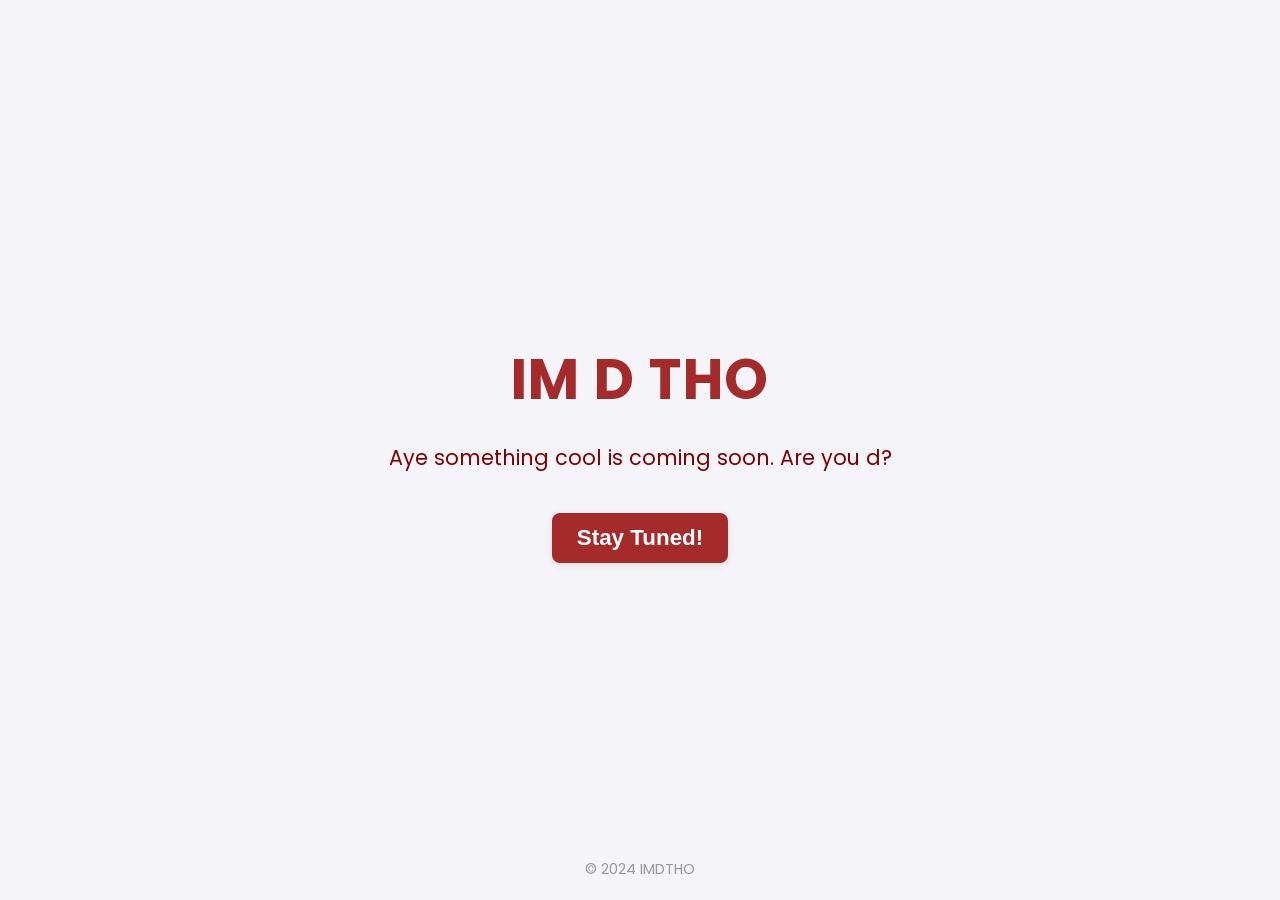
==== index.html @ 7c8b2ce3 "Im So D" ====
<!DOCTYPE html>
<html lang="en">
<head>
    <meta charset="UTF-8">
    <meta name="viewport" content="width=device-width, initial-scale=1.0">
    <meta http-equiv="X-UA-Compatible" content="ie=edge">
    <title>imdtho - Coming Soon</title>
    <link href="https://fonts.googleapis.com/css2?family=Poppins:wght@400;600&display=swap" rel="stylesheet">
    <style>
        * {
            margin: 0;
            padding: 0;
            box-sizing: border-box;
        }
        body {
            display: flex;
            justify-content: center;
            align-items: center;
            height: 100vh;
            background-color: #f4f4f9;
            font-family: 'Poppins', sans-serif;
        }
        .container {
            text-align: center;
            padding: 20px;
        }
        h1 {
            font-size: 3.5rem;
            color: #A52A2A; /* Maroon/Cardinal Red */
            margin-bottom: 20px;
            letter-spacing: 1.5px;
        }
        p {
            font-size: 1.3rem;
            color: #800000; /* Dark Maroon */
            margin-bottom: 40px;
        }
        .coming-soon {
            font-size: 1.4rem;
            font-weight: 600;
            color: #fff;
            background-color: #A52A2A; /* Maroon/Cardinal Red */
            padding: 12px 25px;
            border-radius: 8px;
            cursor: pointer;
            border: none;
            transition: background-color 0.3s ease;
            box-shadow: 0 2px 10px rgba(0, 0, 0, 0.1);
        }
        .coming-soon:hover {
            background-color: #800000; /* Darker Maroon */
        }
        footer {
            position: absolute;
            bottom: 20px;
            font-size: 0.9rem;
            color: #999;
        }
    </style>
</head>
<body>
    <div class="container">
        <h1>IM D THO</h1>
        <p>Aye something cool is coming soon. Are you d?</p>
        <button class="coming-soon" onclick="location.reload()">Stay Tuned!</button>
    </div>
    <footer>
        &copy; 2024 IMDTHO
    </footer>
</body>
</html>
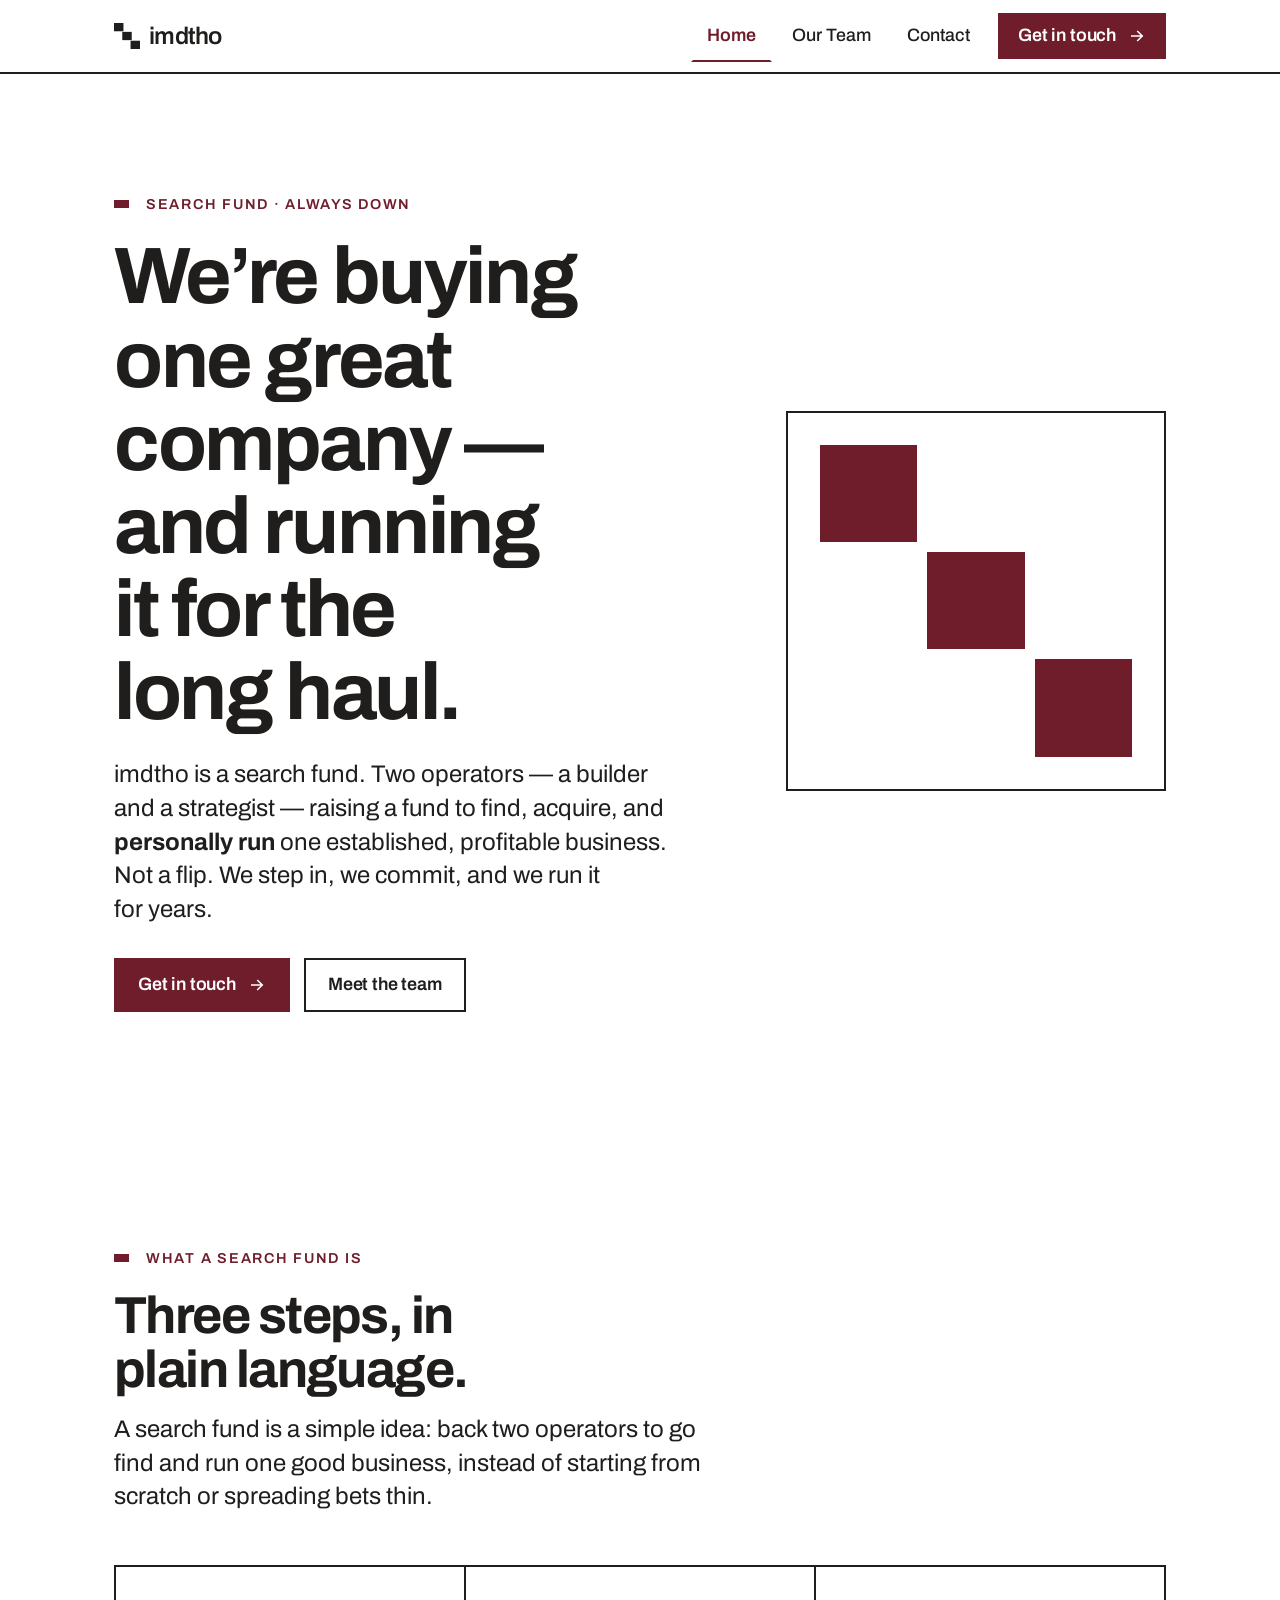
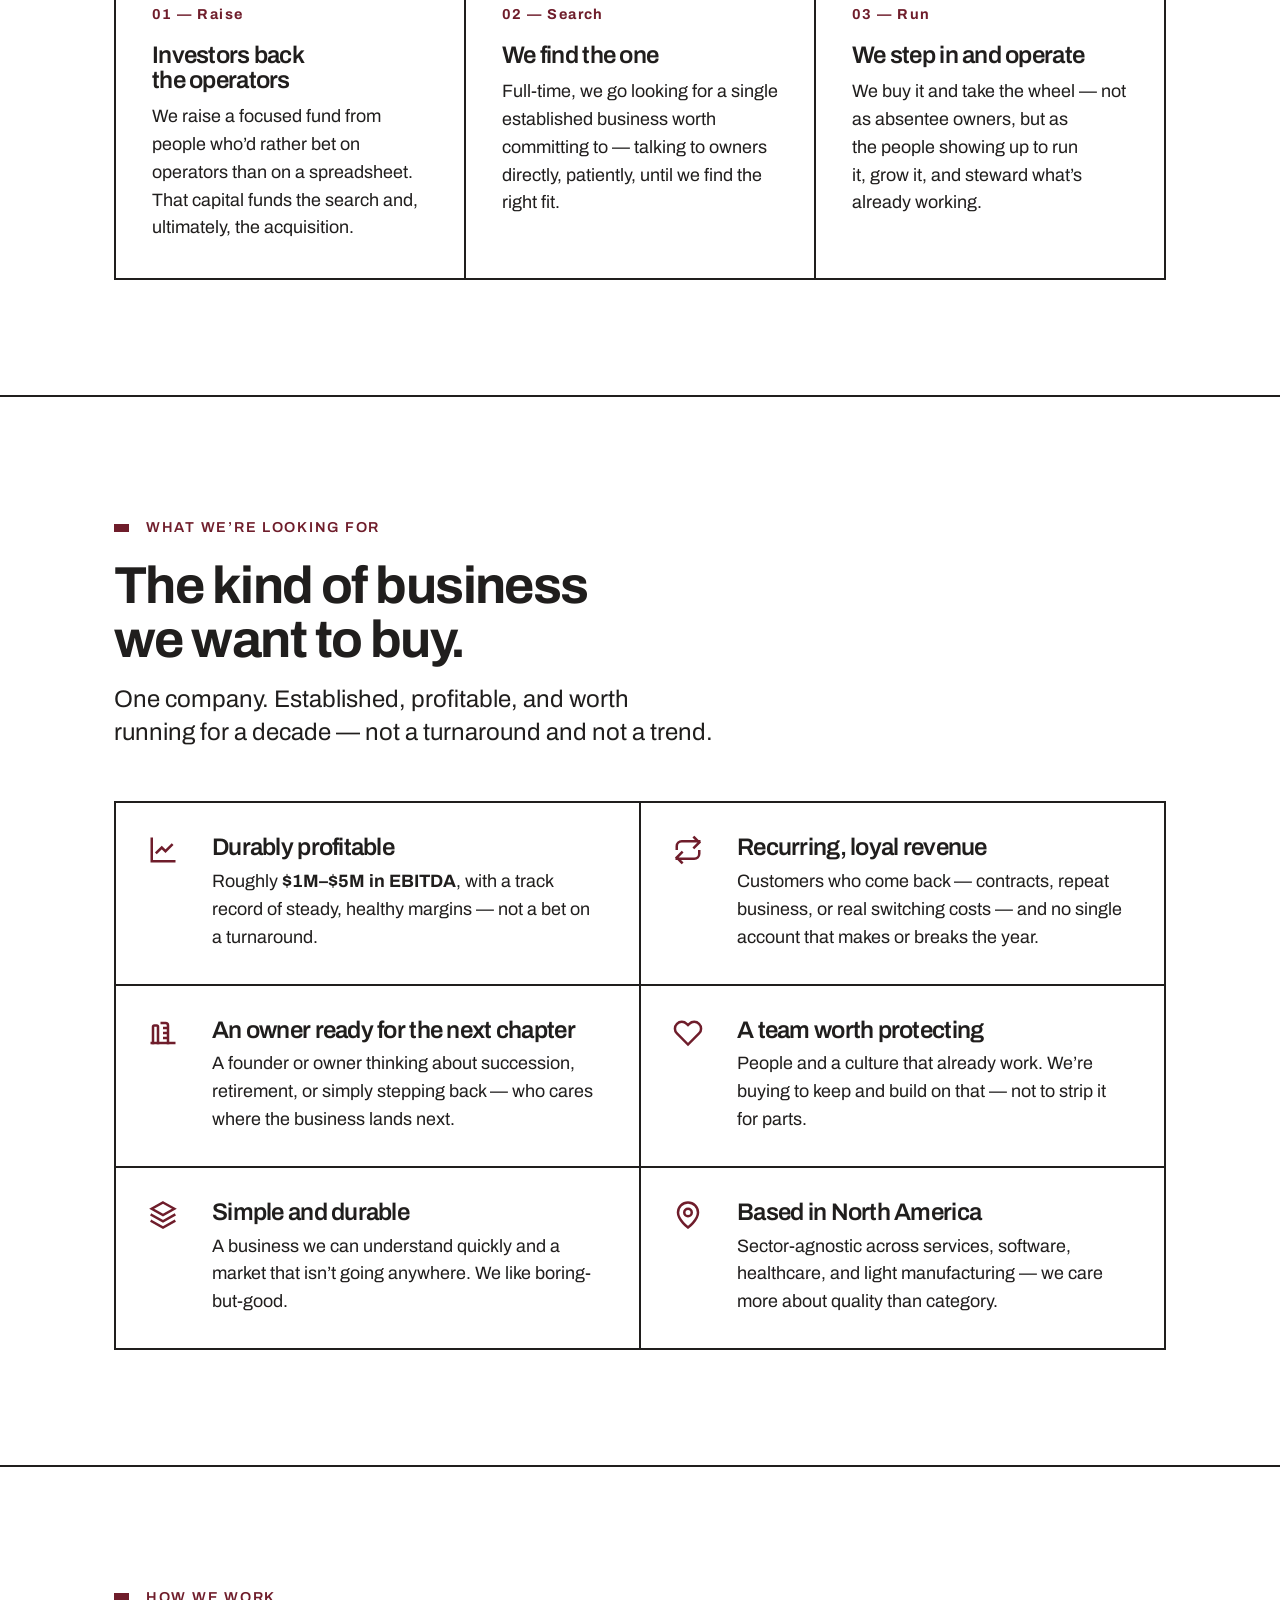
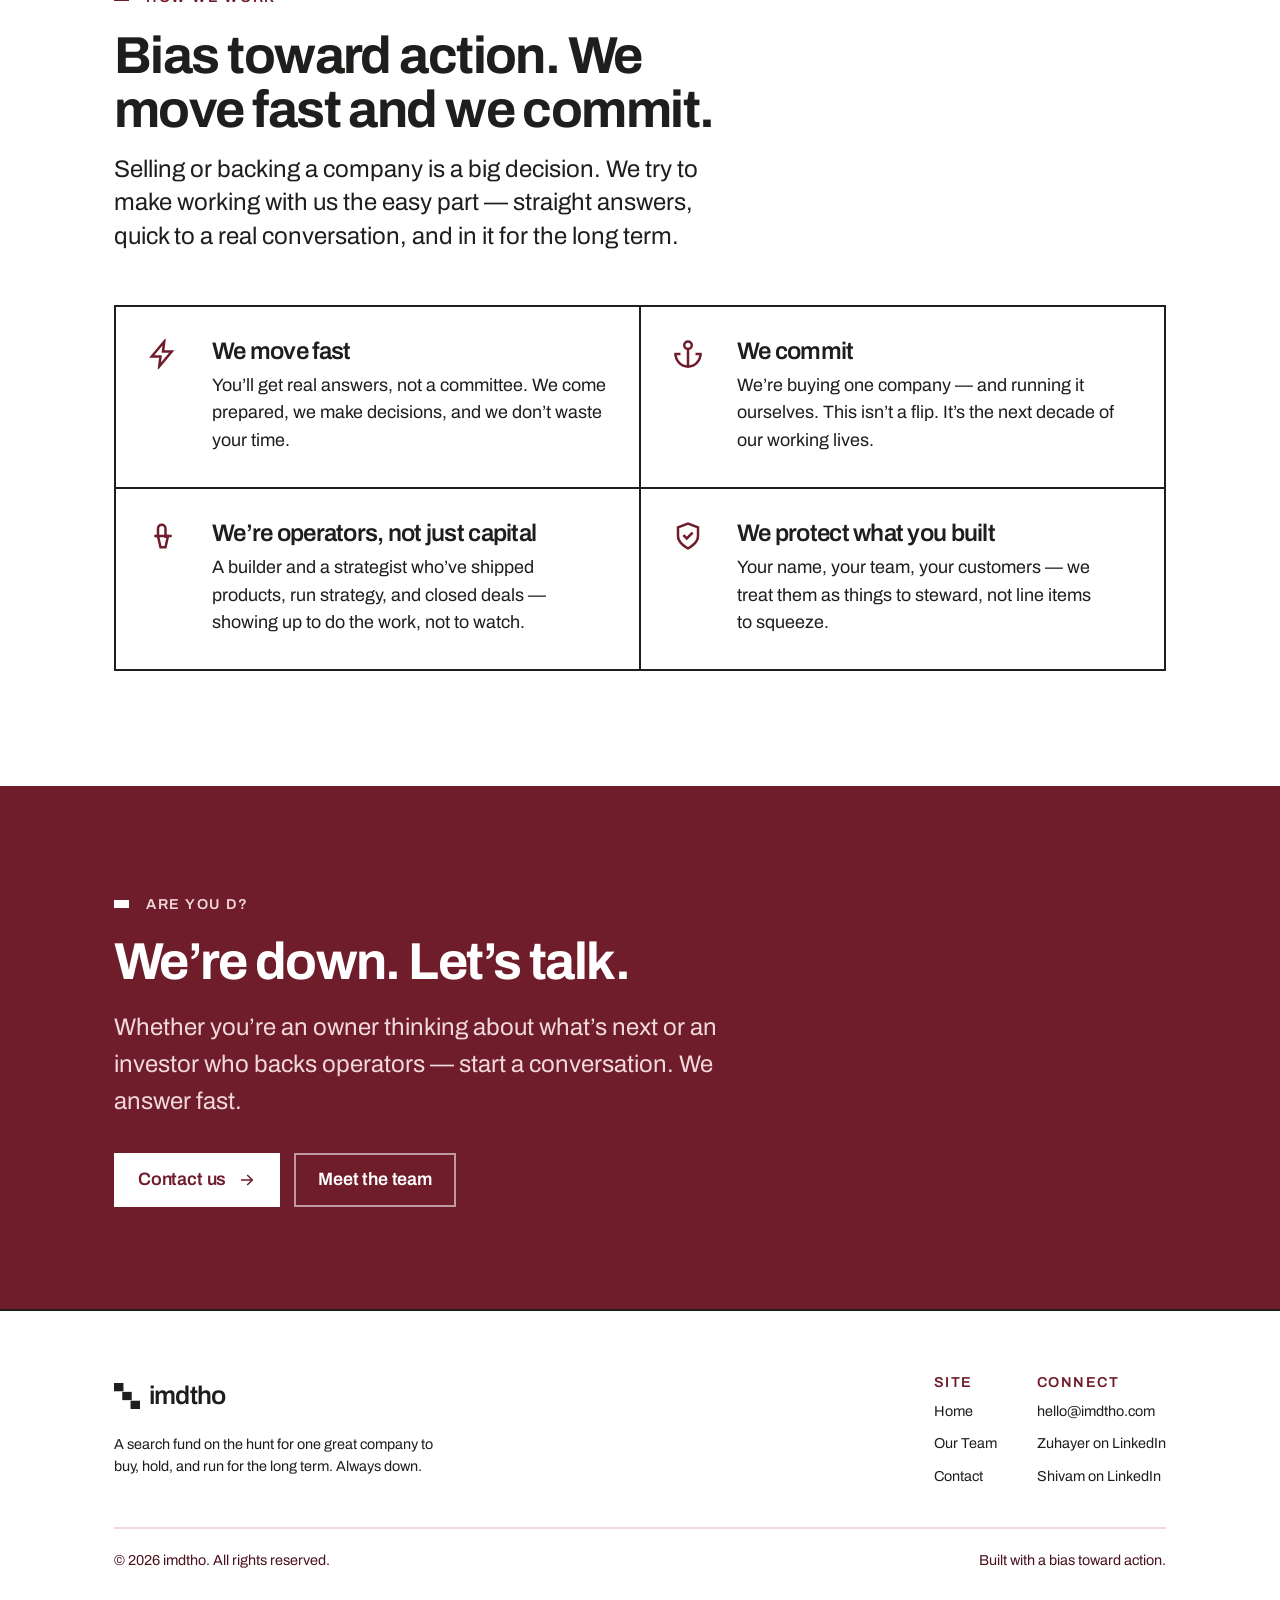
==== commit d45211c3: "Refactor shell into real imdtho search-fund website Replace the single "coming soon" shell with a 3-" ====
--- a/index.html
+++ b/index.html
@@ -1,71 +1,187 @@
 <!DOCTYPE html>
-<html lang="en">
+<html lang="en" data-year="2026">
 <head>
-    <meta charset="UTF-8">
-    <meta name="viewport" content="width=device-width, initial-scale=1.0">
-    <meta http-equiv="X-UA-Compatible" content="ie=edge">
-    <title>imdtho - Coming Soon</title>
-    <link href="https://fonts.googleapis.com/css2?family=Poppins:wght@400;600&display=swap" rel="stylesheet">
-    <style>
-        * {
-            margin: 0;
-            padding: 0;
-            box-sizing: border-box;
-        }
-        body {
-            display: flex;
-            justify-content: center;
-            align-items: center;
-            height: 100vh;
-            background-color: #f4f4f9;
-            font-family: 'Poppins', sans-serif;
-        }
-        .container {
-            text-align: center;
-            padding: 20px;
-        }
-        h1 {
-            font-size: 3.5rem;
-            color: #A52A2A; /* Maroon/Cardinal Red */
-            margin-bottom: 20px;
-            letter-spacing: 1.5px;
-        }
-        p {
-            font-size: 1.3rem;
-            color: #800000; /* Dark Maroon */
-            margin-bottom: 40px;
-        }
-        .coming-soon {
-            font-size: 1.4rem;
-            font-weight: 600;
-            color: #fff;
-            background-color: #A52A2A; /* Maroon/Cardinal Red */
-            padding: 12px 25px;
-            border-radius: 8px;
-            cursor: pointer;
-            border: none;
-            transition: background-color 0.3s ease;
-            box-shadow: 0 2px 10px rgba(0, 0, 0, 0.1);
-        }
-        .coming-soon:hover {
-            background-color: #800000; /* Darker Maroon */
-        }
-        footer {
-            position: absolute;
-            bottom: 20px;
-            font-size: 0.9rem;
-            color: #999;
-        }
-    </style>
+  <meta charset="UTF-8">
+  <meta name="viewport" content="width=device-width, initial-scale=1.0">
+  <title>imdtho — a search fund buying one great company</title>
+  <meta name="description" content="imdtho is a search fund. Two operators — a builder and a strategist — raising to find, acquire, and personally run one established, profitable business for the long term.">
+  <link rel="icon" href="assets/brand/favicon.svg" type="image/svg+xml">
+  <link rel="preconnect" href="https://fonts.googleapis.com">
+  <link rel="preconnect" href="https://fonts.gstatic.com" crossorigin>
+  <link href="https://fonts.googleapis.com/css2?family=Archivo:wght@400;500;600;700&display=swap" rel="stylesheet">
+  <link rel="stylesheet" href="assets/brand/tokens.css">
+  <link rel="stylesheet" href="assets/css/styles.css">
+  <script defer src="assets/js/site.js"></script>
 </head>
 <body>
-    <div class="container">
-        <h1>IM D THO</h1>
-        <p>Aye something cool is coming soon. Are you d?</p>
-        <button class="coming-soon" onclick="location.reload()">Stay Tuned!</button>
-    </div>
-    <footer>
-        &copy; 2024 IMDTHO
-    </footer>
+  <a class="skip-link" href="#main">Skip to content</a>
+  <header id="site-header"></header>
+
+  <main id="main">
+
+    <!-- HERO -->
+    <section class="hero">
+      <div class="container">
+        <div class="hero__grid">
+          <div>
+            <span class="eyebrow">Search fund · always down</span>
+            <h1>We&rsquo;re buying one great company &mdash; and running it for the long haul.</h1>
+            <p class="hero__lede">imdtho is a search fund. Two operators &mdash; a builder and a strategist &mdash; raising a fund to find, acquire, and <strong>personally run</strong> one established, profitable business. Not a flip. We step in, we commit, and we run it for years.</p>
+            <div class="btn-row">
+              <a class="btn" href="contact.html">Get in touch
+                <svg class="icon" viewBox="0 0 24 24" width="18" height="18" fill="none" stroke="currentColor" stroke-width="2" stroke-linecap="square" aria-hidden="true"><path d="M5 12h14M13 6l6 6-6 6"/></svg>
+              </a>
+              <a class="btn btn--ghost" href="team.html">Meet the team</a>
+            </div>
+          </div>
+          <div class="stepfig stepfig--frame" aria-hidden="true">
+            <span></span><span></span><span></span>
+          </div>
+        </div>
+      </div>
+    </section>
+
+    <!-- WHAT A SEARCH FUND IS -->
+    <section class="section">
+      <div class="container">
+        <div class="section-head">
+          <span class="eyebrow">What a search fund is</span>
+          <h2>Three steps, in plain language.</h2>
+          <p>A search fund is a simple idea: back two operators to go find and run one good business, instead of starting from scratch or spreading bets thin.</p>
+        </div>
+        <div class="grid cols-3">
+          <div class="stepcard">
+            <div class="stepcard__num">01 &mdash; Raise</div>
+            <h3>Investors back the operators</h3>
+            <p>We raise a focused fund from people who&rsquo;d rather bet on operators than on a spreadsheet. That capital funds the search and, ultimately, the acquisition.</p>
+          </div>
+          <div class="stepcard">
+            <div class="stepcard__num">02 &mdash; Search</div>
+            <h3>We find the one</h3>
+            <p>Full-time, we go looking for a single established business worth committing to &mdash; talking to owners directly, patiently, until we find the right fit.</p>
+          </div>
+          <div class="stepcard">
+            <div class="stepcard__num">03 &mdash; Run</div>
+            <h3>We step in and operate</h3>
+            <p>We buy it and take the wheel &mdash; not as absentee owners, but as the people showing up to run it, grow it, and steward what&rsquo;s already working.</p>
+          </div>
+        </div>
+      </div>
+    </section>
+
+    <!-- WHAT WE'RE LOOKING FOR -->
+    <section class="section">
+      <div class="container">
+        <div class="section-head">
+          <span class="eyebrow">What we&rsquo;re looking for</span>
+          <h2>The kind of business we want to buy.</h2>
+          <p>One company. Established, profitable, and worth running for a decade &mdash; not a turnaround and not a trend.</p>
+        </div>
+        <div class="deflist deflist--2">
+          <div class="deflist__item">
+            <span class="deflist__icon" aria-hidden="true"><svg viewBox="0 0 24 24" fill="none" stroke="currentColor" stroke-width="2" stroke-linecap="square"><path d="M3 3v18h18"/><path d="m7 14 4-4 3 3 5-5"/></svg></span>
+            <div>
+              <h3>Durably profitable</h3>
+              <p>Roughly <strong>$1M&ndash;$5M in EBITDA</strong>, with a track record of steady, healthy margins &mdash; not a bet on a turnaround.</p>
+            </div>
+          </div>
+          <div class="deflist__item">
+            <span class="deflist__icon" aria-hidden="true"><svg viewBox="0 0 24 24" fill="none" stroke="currentColor" stroke-width="2" stroke-linecap="square"><path d="M17 2l4 4-4 4"/><path d="M3 11V9a4 4 0 0 1 4-4h14"/><path d="M7 22l-4-4 4-4"/><path d="M21 13v2a4 4 0 0 1-4 4H3"/></svg></span>
+            <div>
+              <h3>Recurring, loyal revenue</h3>
+              <p>Customers who come back &mdash; contracts, repeat business, or real switching costs &mdash; and no single account that makes or breaks the year.</p>
+            </div>
+          </div>
+          <div class="deflist__item">
+            <span class="deflist__icon" aria-hidden="true"><svg viewBox="0 0 24 24" fill="none" stroke="currentColor" stroke-width="2" stroke-linecap="square"><path d="M11 4h3a2 2 0 0 1 2 2v14"/><path d="M3 20h18"/><path d="M13 8h2M13 12h2M13 16h2"/><path d="M8 20V7a1 1 0 0 0-1-1H5a1 1 0 0 0-1 1v13"/></svg></span>
+            <div>
+              <h3>An owner ready for the next chapter</h3>
+              <p>A founder or owner thinking about succession, retirement, or simply stepping back &mdash; who cares where the business lands next.</p>
+            </div>
+          </div>
+          <div class="deflist__item">
+            <span class="deflist__icon" aria-hidden="true"><svg viewBox="0 0 24 24" fill="none" stroke="currentColor" stroke-width="2" stroke-linecap="square"><path d="M20.84 4.61a5.5 5.5 0 0 0-7.78 0L12 5.67l-1.06-1.06a5.5 5.5 0 1 0-7.78 7.78L12 21.23l8.84-8.84a5.5 5.5 0 0 0 0-7.78z"/></svg></span>
+            <div>
+              <h3>A team worth protecting</h3>
+              <p>People and a culture that already work. We&rsquo;re buying to keep and build on that &mdash; not to strip it for parts.</p>
+            </div>
+          </div>
+          <div class="deflist__item">
+            <span class="deflist__icon" aria-hidden="true"><svg viewBox="0 0 24 24" fill="none" stroke="currentColor" stroke-width="2" stroke-linecap="square"><path d="m12 2 9 5-9 5-9-5 9-5z"/><path d="m3 12 9 5 9-5"/><path d="m3 17 9 5 9-5"/></svg></span>
+            <div>
+              <h3>Simple and durable</h3>
+              <p>A business we can understand quickly and a market that isn&rsquo;t going anywhere. We like boring-but-good.</p>
+            </div>
+          </div>
+          <div class="deflist__item">
+            <span class="deflist__icon" aria-hidden="true"><svg viewBox="0 0 24 24" fill="none" stroke="currentColor" stroke-width="2" stroke-linecap="square"><path d="M20 10c0 6-8 12-8 12s-8-6-8-12a8 8 0 0 1 16 0z"/><circle cx="12" cy="10" r="3"/></svg></span>
+            <div>
+              <h3>Based in North America</h3>
+              <p>Sector-agnostic across services, software, healthcare, and light manufacturing &mdash; we care more about quality than category.</p>
+            </div>
+          </div>
+        </div>
+      </div>
+    </section>
+
+    <!-- HOW WE WORK -->
+    <section class="section">
+      <div class="container">
+        <div class="section-head">
+          <span class="eyebrow">How we work</span>
+          <h2>Bias toward action. We move fast and we commit.</h2>
+          <p>Selling or backing a company is a big decision. We try to make working with us the easy part &mdash; straight answers, quick to a real conversation, and in it for the long term.</p>
+        </div>
+        <div class="deflist deflist--2">
+          <div class="deflist__item">
+            <span class="deflist__icon" aria-hidden="true"><svg viewBox="0 0 24 24" fill="none" stroke="currentColor" stroke-width="2" stroke-linecap="square"><path d="M13 2 3 14h7l-1 8 10-12h-7l1-8z"/></svg></span>
+            <div>
+              <h3>We move fast</h3>
+              <p>You&rsquo;ll get real answers, not a committee. We come prepared, we make decisions, and we don&rsquo;t waste your time.</p>
+            </div>
+          </div>
+          <div class="deflist__item">
+            <span class="deflist__icon" aria-hidden="true"><svg viewBox="0 0 24 24" fill="none" stroke="currentColor" stroke-width="2" stroke-linecap="square"><path d="M12 22V8"/><path d="M5 12H2a10 10 0 0 0 20 0h-3"/><circle cx="12" cy="5" r="3"/></svg></span>
+            <div>
+              <h3>We commit</h3>
+              <p>We&rsquo;re buying one company &mdash; and running it ourselves. This isn&rsquo;t a flip. It&rsquo;s the next decade of our working lives.</p>
+            </div>
+          </div>
+          <div class="deflist__item">
+            <span class="deflist__icon" aria-hidden="true"><svg viewBox="0 0 24 24" fill="none" stroke="currentColor" stroke-width="2" stroke-linecap="square"><path d="M14 12.5V6a3 3 0 0 0-6 0v6.5"/><path d="m8 12 2 9h4l2-9"/><path d="M6 12h12"/></svg></span>
+            <div>
+              <h3>We&rsquo;re operators, not just capital</h3>
+              <p>A builder and a strategist who&rsquo;ve shipped products, run strategy, and closed deals &mdash; showing up to do the work, not to watch.</p>
+            </div>
+          </div>
+          <div class="deflist__item">
+            <span class="deflist__icon" aria-hidden="true"><svg viewBox="0 0 24 24" fill="none" stroke="currentColor" stroke-width="2" stroke-linecap="square"><path d="M12 22s8-4 8-10V5l-8-3-8 3v7c0 6 8 10 8 10z"/><path d="m9 12 2 2 4-4"/></svg></span>
+            <div>
+              <h3>We protect what you built</h3>
+              <p>Your name, your team, your customers &mdash; we treat them as things to steward, not line items to squeeze.</p>
+            </div>
+          </div>
+        </div>
+      </div>
+    </section>
+
+    <!-- POSTER CTA -->
+    <section class="poster">
+      <div class="container">
+        <span class="eyebrow">Are you d?</span>
+        <h2>We&rsquo;re down. Let&rsquo;s talk.</h2>
+        <p>Whether you&rsquo;re an owner thinking about what&rsquo;s next or an investor who backs operators &mdash; start a conversation. We answer fast.</p>
+        <div class="btn-row">
+          <a class="btn btn--on-burgundy" href="contact.html">Contact us
+            <svg class="icon" viewBox="0 0 24 24" width="18" height="18" fill="none" stroke="currentColor" stroke-width="2" stroke-linecap="square" aria-hidden="true"><path d="M5 12h14M13 6l6 6-6 6"/></svg>
+          </a>
+          <a class="btn btn--ghost-on-burgundy" href="team.html">Meet the team</a>
+        </div>
+      </div>
+    </section>
+
+  </main>
+
+  <footer id="site-footer"></footer>
 </body>
 </html>
--- a/assets/brand/tokens.css
+++ b/assets/brand/tokens.css
@@ -0,0 +1,36 @@
+/* imdtho brand tokens */
+:root {
+  /* color — burgundy on white. Mostly ink on white; burgundy is the accent. */
+  --burgundy-100: #FAF0F1;
+  --burgundy-200: #F0D8DB;
+  --burgundy-300: #DFAFB6;
+  --burgundy-400: #B85F6E;
+  --burgundy-500: #6F1D2B; /* base — the brand burgundy */
+  --burgundy-600: #5C1723;
+  --burgundy-700: #4A121D; /* accent text at paragraph sizes */
+  --burgundy-800: #380D16;
+  --burgundy-900: #26080F;
+  --ink: #201E1D;
+  --white: #FFFFFF;
+
+  /* type — Archivo everywhere (Google Fonts), modern grotesque */
+  --font-brand: 'Archivo', -apple-system, sans-serif;
+  --tracking-tight: -0.03em; /* wordmark + display headings */
+
+  /* structure — flat, zero radius, strong 2px rules */
+  --radius: 0px;
+  --rule: 2px solid var(--ink);
+  --rule-accent: 2px solid var(--burgundy-500);
+}
+
+/* wordmark as live text (preferred on the web) */
+.imdtho-wordmark {
+  font-family: var(--font-brand);
+  font-weight: 600;
+  letter-spacing: var(--tracking-tight);
+  text-transform: lowercase;
+  color: var(--ink);
+  line-height: 1;
+}
+.imdtho-lockup { display: inline-flex; align-items: center; gap: 0.47em; }
+.imdtho-lockup .imdtho-wordmark { font-size: 0.77em; } /* mark height = 1em */
--- a/assets/css/styles.css
+++ b/assets/css/styles.css
@@ -0,0 +1,558 @@
+/* ==========================================================================
+   imdtho — site styles
+   Built on assets/brand/tokens.css. Brand rules (see assets/brand/BRAND.md):
+   burgundy + white + ink · Archivo everywhere · flush left · zero radius ·
+   flat (no gradients/shadows) · strong 2px rules · burgundy used sparingly.
+   ========================================================================== */
+
+/* --- Extra tokens layered on top of brand tokens.css ---------------------- */
+:root {
+  --maxw: 1180px;               /* content container */
+  --gutter: clamp(20px, 5vw, 64px);
+  --section-y: clamp(56px, 9vw, 128px);
+
+  --rule-soft: 2px solid var(--burgundy-200);
+
+  /* type scale — Archivo, flush left, tight tracking at display sizes */
+  --step--1: clamp(0.82rem, 0.79rem + 0.15vw, 0.9rem);
+  --step-0:  clamp(1rem, 0.96rem + 0.2vw, 1.125rem);
+  --step-1:  clamp(1.2rem, 1.1rem + 0.5vw, 1.5rem);
+  --step-2:  clamp(1.55rem, 1.3rem + 1.2vw, 2.25rem);
+  --step-3:  clamp(2.1rem, 1.6rem + 2.4vw, 3.25rem);
+  --step-4:  clamp(2.7rem, 1.9rem + 4vw, 5rem);
+
+  --ease: cubic-bezier(0.2, 0, 0, 1);
+}
+
+/* --- Reset / base --------------------------------------------------------- */
+*, *::before, *::after { box-sizing: border-box; }
+* { margin: 0; }
+
+html { -webkit-text-size-adjust: 100%; scroll-behavior: smooth; }
+
+body {
+  font-family: var(--font-brand);
+  font-weight: 400;
+  font-size: var(--step-0);
+  line-height: 1.55;
+  color: var(--ink);
+  background: var(--white);
+  -webkit-font-smoothing: antialiased;
+  text-rendering: optimizeLegibility;
+  min-height: 100vh;
+  display: flex;
+  flex-direction: column;
+}
+
+@media (prefers-reduced-motion: reduce) {
+  html { scroll-behavior: auto; }
+  *, *::before, *::after { animation-duration: 0.001ms !important; transition-duration: 0.001ms !important; }
+}
+
+img, svg { display: block; max-width: 100%; }
+img { height: auto; }
+
+a { color: inherit; }
+
+/* Headings — flush left, tight tracking, 600–700 */
+h1, h2, h3, h4 {
+  font-weight: 700;
+  line-height: 1.04;
+  letter-spacing: var(--tracking-tight);
+  text-wrap: balance;
+}
+h1 { font-size: var(--step-4); }
+h2 { font-size: var(--step-3); }
+h3 { font-size: var(--step-1); font-weight: 600; }
+p { text-wrap: pretty; }
+
+/* --- Focus (brand spec) --------------------------------------------------- */
+:focus-visible {
+  outline: 2px solid var(--burgundy-500);
+  outline-offset: 2px;
+}
+
+/* Skip link */
+.skip-link {
+  position: absolute;
+  left: -9999px;
+  top: 0;
+  background: var(--ink);
+  color: var(--white);
+  padding: 10px 16px;
+  z-index: 200;
+  font-weight: 600;
+}
+.skip-link:focus { left: 8px; top: 8px; }
+
+/* --- Layout primitives ---------------------------------------------------- */
+.container {
+  width: 100%;
+  max-width: var(--maxw);
+  margin-inline: auto;
+  padding-inline: var(--gutter);
+}
+
+main { flex: 1 0 auto; }
+
+.section { padding-block: var(--section-y); }
+.section--tight { padding-block: clamp(40px, 6vw, 80px); }
+.section + .section { border-top: var(--rule); }   /* strong 2px rules divide sections */
+
+.eyebrow {
+  font-size: var(--step--1);
+  font-weight: 600;
+  letter-spacing: 0.12em;
+  text-transform: uppercase;
+  color: var(--burgundy-500);
+  display: inline-flex;
+  align-items: center;
+  gap: 10px;
+  margin-bottom: 20px;
+}
+.eyebrow::before {   /* small step-mark tick, echoes the descending blocks */
+  content: "";
+  width: 22px;
+  height: 8px;
+  background:
+    linear-gradient(var(--burgundy-500) 0 0) 0 0 / 8px 8px no-repeat,
+    linear-gradient(var(--burgundy-500) 0 0) 7px 0 / 8px 8px no-repeat;
+  /* two little squares stepping — flat, no radius */
+}
+
+.lede {
+  font-size: var(--step-1);
+  font-weight: 400;
+  line-height: 1.4;
+  color: var(--ink);
+  max-width: 42ch;
+}
+
+.measure { max-width: 62ch; }
+
+/* --- Buttons — flush-left labels, zero radius, flat ----------------------- */
+.btn {
+  --btn-bg: var(--burgundy-500);
+  --btn-fg: var(--white);
+  --btn-border: var(--burgundy-500);
+  display: inline-flex;
+  align-items: center;
+  justify-content: flex-start;   /* labels start at left padding edge */
+  gap: 12px;
+  font-family: var(--font-brand);
+  font-size: var(--step-0);
+  font-weight: 600;
+  letter-spacing: -0.01em;
+  line-height: 1;
+  padding: 16px 22px;
+  min-height: 52px;
+  border: 2px solid var(--btn-border);
+  border-radius: var(--radius);
+  background: var(--btn-bg);
+  color: var(--btn-fg);
+  text-decoration: none;
+  cursor: pointer;
+  transition: background-color 0.2s var(--ease), color 0.2s var(--ease), transform 0.12s var(--ease);
+}
+.btn:hover { background: var(--burgundy-600); border-color: var(--burgundy-600); }
+.btn:active { transform: translateY(1px); }
+.btn .icon { flex: 0 0 auto; margin-left: auto; }  /* arrow sits at far right */
+
+.btn--ghost {
+  --btn-bg: transparent;
+  --btn-fg: var(--ink);
+  --btn-border: var(--ink);
+}
+.btn--ghost:hover { background: var(--ink); color: var(--white); border-color: var(--ink); }
+
+.btn--on-burgundy {
+  --btn-bg: var(--white);
+  --btn-fg: var(--burgundy-500);
+  --btn-border: var(--white);
+}
+.btn--on-burgundy:hover { background: transparent; color: var(--white); border-color: var(--white); }
+
+.btn--ghost-on-burgundy {
+  --btn-bg: transparent;
+  --btn-fg: var(--white);
+  --btn-border: rgba(255,255,255,0.55);
+}
+.btn--ghost-on-burgundy:hover { background: var(--white); color: var(--burgundy-500); border-color: var(--white); }
+
+.btn-row { display: flex; flex-wrap: wrap; gap: 14px; }
+
+/* Text link with underline motion */
+.link-arrow {
+  display: inline-flex;
+  align-items: center;
+  gap: 8px;
+  font-weight: 600;
+  color: var(--burgundy-700);
+  text-decoration: none;
+  border-bottom: 2px solid transparent;
+  padding-bottom: 2px;
+  transition: border-color 0.2s var(--ease), gap 0.2s var(--ease);
+}
+.link-arrow:hover { border-color: var(--burgundy-500); gap: 12px; }
+
+/* --- Site header / nav ---------------------------------------------------- */
+.site-header {
+  position: sticky;
+  top: 0;
+  z-index: 100;
+  background: var(--white);
+  border-bottom: var(--rule);
+}
+.nav {
+  display: flex;
+  align-items: center;
+  justify-content: space-between;
+  gap: 20px;
+  min-height: 72px;
+}
+.nav__brand {
+  display: inline-flex;
+  align-items: center;
+  gap: 0.5em;
+  text-decoration: none;
+  color: var(--ink);
+  padding: 8px 0;
+}
+.nav__brand .imdtho-wordmark { font-size: 1.5rem; }
+.nav__mark { width: 26px; height: 26px; flex: 0 0 auto; }
+
+.nav__links {
+  display: flex;
+  align-items: center;
+  gap: 4px;
+  list-style: none;
+  padding: 0;
+}
+.nav__link {
+  display: inline-block;
+  padding: 10px 14px;
+  font-weight: 500;
+  text-decoration: none;
+  color: var(--ink);
+  border: 2px solid transparent;
+}
+.nav__link:hover { color: var(--burgundy-600); }
+.nav__link[aria-current="page"] {
+  color: var(--burgundy-500);
+  font-weight: 600;
+  border-bottom-color: var(--burgundy-500);
+}
+.nav__cta { margin-left: 8px; padding: 12px 18px; min-height: 44px; }
+
+.nav__toggle {
+  display: none;
+  align-items: center;
+  justify-content: center;
+  width: 48px;
+  height: 48px;
+  background: transparent;
+  border: 2px solid var(--ink);
+  color: var(--ink);
+  cursor: pointer;
+}
+.nav__toggle svg { width: 24px; height: 24px; }
+
+@media (max-width: 820px) {
+  .nav__toggle { display: inline-flex; }
+  .nav__links {
+    position: absolute;
+    left: 0;
+    right: 0;
+    top: 100%;
+    flex-direction: column;
+    align-items: stretch;
+    gap: 0;
+    background: var(--white);
+    border-bottom: var(--rule);
+    padding: 8px var(--gutter) 20px;
+    display: none;
+  }
+  .nav__links.is-open { display: flex; }
+  .nav__link { padding: 14px 4px; border-bottom: var(--rule-soft); }
+  .nav__link[aria-current="page"] { border-bottom-color: var(--burgundy-500); }
+  .nav__cta { margin: 12px 0 0; justify-content: flex-start; }
+  .site-header { position: sticky; }
+  .nav { position: relative; }
+}
+
+/* --- Hero ----------------------------------------------------------------- */
+.hero { padding-block: clamp(56px, 9vw, 120px); }
+.hero__grid {
+  display: grid;
+  grid-template-columns: 1.15fr 0.85fr;
+  gap: clamp(32px, 5vw, 72px);
+  align-items: center;
+}
+.hero h1 { margin-bottom: 24px; }
+.hero__lede { font-size: var(--step-1); line-height: 1.4; max-width: 46ch; margin-bottom: 32px; }
+.hero .btn-row { margin-top: 8px; }
+
+/* Poster-style step figure for hero (the descending blocks, oversized) */
+.stepfig {
+  width: 100%;
+  aspect-ratio: 1 / 1;
+  max-width: 380px;
+  margin-left: auto;
+  display: grid;
+  grid-template-columns: repeat(3, 1fr);
+  grid-template-rows: repeat(3, 1fr);
+  gap: 10px;
+}
+.stepfig span { background: var(--burgundy-500); }
+.stepfig span:nth-child(1) { grid-area: 1 / 1 / 2 / 2; }
+.stepfig span:nth-child(2) { grid-area: 2 / 2 / 3 / 3; }
+.stepfig span:nth-child(3) { grid-area: 3 / 3 / 4 / 4; }
+.stepfig--frame { border: var(--rule); padding: clamp(16px, 3vw, 32px); }
+
+@media (max-width: 820px) {
+  .hero__grid { grid-template-columns: 1fr; }
+  .stepfig { display: none; }   /* keep mobile hero focused on the words */
+}
+
+/* --- Generic grids -------------------------------------------------------- */
+.grid { display: grid; gap: 2px; background: var(--ink); border: var(--rule); }
+/* grid with hairline 2px cell rules — "let the grid show" */
+.grid > * { background: var(--white); }
+
+.cols-3 { grid-template-columns: repeat(3, 1fr); }
+.cols-2 { grid-template-columns: repeat(2, 1fr); }
+@media (max-width: 820px) { .cols-3, .cols-2 { grid-template-columns: 1fr; } }
+
+/* Step cards (Raise → Search → Operate) */
+.stepcard { padding: clamp(24px, 3vw, 36px); }
+.stepcard__num {
+  font-size: var(--step--1);
+  font-weight: 700;
+  letter-spacing: 0.1em;
+  color: var(--burgundy-500);
+  margin-bottom: 18px;
+}
+.stepcard h3 { margin-bottom: 10px; }
+.stepcard p { color: var(--ink); }
+
+/* Criteria / approach list */
+.deflist { display: grid; gap: 2px; background: var(--ink); border: var(--rule); }
+.deflist__item {
+  background: var(--white);
+  padding: clamp(22px, 3vw, 32px);
+  display: grid;
+  grid-template-columns: 44px 1fr;
+  gap: 20px;
+  align-items: start;
+}
+.deflist__icon { color: var(--burgundy-500); }
+.deflist__icon svg { width: 30px; height: 30px; }
+.deflist__item h3 { margin-bottom: 8px; }
+.deflist__item p { color: var(--ink); font-size: var(--step-0); }
+@media (min-width: 700px) {
+  .deflist--2 { grid-template-columns: 1fr 1fr; }
+}
+
+/* --- Poster CTA band (the sanctioned burgundy full-bleed moment) ---------- */
+.poster {
+  background: var(--burgundy-500);
+  color: var(--white);
+}
+.poster .container { padding-block: clamp(56px, 8vw, 112px); }
+.poster h2 { color: var(--white); margin-bottom: 20px; }
+.poster p { color: var(--burgundy-200); max-width: 48ch; margin-bottom: 32px; font-size: var(--step-1); }
+.poster .eyebrow { color: var(--burgundy-200); }
+.poster .eyebrow::before {
+  background:
+    linear-gradient(#fff 0 0) 0 0 / 8px 8px no-repeat,
+    linear-gradient(#fff 0 0) 7px 0 / 8px 8px no-repeat;
+}
+
+/* --- Team ----------------------------------------------------------------- */
+.team-grid {
+  display: grid;
+  grid-template-columns: 1fr 1fr;
+  gap: 2px;
+  background: var(--ink);
+  border: var(--rule);
+}
+@media (max-width: 860px) { .team-grid { grid-template-columns: 1fr; } }
+
+.profile { background: var(--white); padding: clamp(28px, 4vw, 48px); }
+.profile__photo {
+  aspect-ratio: 4 / 5;
+  background: var(--burgundy-100);
+  border: var(--rule);
+  filter: grayscale(100%);      /* brand: photography prints B&W */
+  display: flex;
+  align-items: flex-end;
+  justify-content: flex-start;
+  margin-bottom: 24px;
+  overflow: hidden;
+}
+.profile__photo img { width: 100%; height: 100%; object-fit: cover; filter: grayscale(100%); }
+.profile__photo-note {
+  font-size: var(--step--1);
+  color: var(--burgundy-500);
+  padding: 12px 14px;
+  font-weight: 500;
+}
+.profile__role {
+  font-size: var(--step--1);
+  font-weight: 600;
+  letter-spacing: 0.12em;
+  text-transform: uppercase;
+  color: var(--burgundy-500);
+  margin-bottom: 10px;
+}
+.profile h2 { font-size: var(--step-2); margin-bottom: 6px; }
+.profile__sub { font-weight: 500; color: var(--burgundy-700); margin-bottom: 22px; }
+.profile__bio { margin-bottom: 24px; color: var(--ink); }
+
+.highlights { list-style: none; padding: 0; display: grid; gap: 2px; background: var(--ink); border: var(--rule); }
+.highlights li {
+  background: var(--white);
+  padding: 18px 20px;
+  display: grid;
+  grid-template-columns: auto 1fr;
+  gap: 14px;
+  align-items: baseline;
+}
+.highlights .stat { font-weight: 700; color: var(--burgundy-500); letter-spacing: var(--tracking-tight); white-space: nowrap; }
+.highlights .desc { font-size: var(--step--1); line-height: 1.4; }
+.profile__links { margin-top: 24px; }
+
+/* --- Contact -------------------------------------------------------------- */
+.contact-grid {
+  display: grid;
+  grid-template-columns: 1.1fr 0.9fr;
+  gap: clamp(32px, 5vw, 72px);
+  align-items: start;
+}
+@media (max-width: 900px) { .contact-grid { grid-template-columns: 1fr; } }
+
+.form { display: grid; gap: 22px; }
+.field { display: grid; gap: 8px; }
+.field label { font-weight: 600; font-size: var(--step--1); letter-spacing: 0.02em; }
+.field .req { color: var(--burgundy-500); }
+.field input,
+.field select,
+.field textarea {
+  font-family: var(--font-brand);
+  font-size: var(--step-0);
+  color: var(--ink);
+  background: var(--white);
+  border: var(--rule);
+  border-radius: var(--radius);
+  padding: 14px 16px;
+  width: 100%;
+}
+.field textarea { min-height: 150px; resize: vertical; }
+.field input:focus-visible,
+.field select:focus-visible,
+.field textarea:focus-visible {
+  outline: 2px solid var(--burgundy-500);
+  outline-offset: 2px;
+  border-color: var(--burgundy-500);
+}
+.field input:hover, .field select:hover, .field textarea:hover { border-color: var(--burgundy-500); }
+.field select {
+  appearance: none;
+  background-image: url("data:image/svg+xml,%3Csvg xmlns='http://www.w3.org/2000/svg' width='24' height='24' viewBox='0 0 24 24' fill='none' stroke='%236F1D2B' stroke-width='2'%3E%3Cpath d='m6 9 6 6 6-6'/%3E%3C/svg%3E");
+  background-repeat: no-repeat;
+  background-position: right 14px center;
+  padding-right: 46px;
+}
+.field__error { color: var(--burgundy-600); font-size: var(--step--1); font-weight: 500; min-height: 0; }
+.field[data-invalid="true"] input,
+.field[data-invalid="true"] select,
+.field[data-invalid="true"] textarea { border-color: var(--burgundy-600); }
+
+.form__status {
+  border: var(--rule);
+  padding: 16px 18px;
+  font-weight: 500;
+  display: none;
+}
+.form__status.is-visible { display: block; }
+.form__status--success { border-color: var(--burgundy-500); background: var(--burgundy-100); color: var(--burgundy-700); }
+.form__status--error { border-color: var(--burgundy-600); color: var(--burgundy-700); }
+
+.form button[type="submit"]:disabled { opacity: 0.6; cursor: progress; }
+
+/* Contact aside */
+.contact-card { border: var(--rule); }
+.contact-card__row {
+  padding: 20px 22px;
+  border-bottom: var(--rule-soft);
+  display: grid;
+  gap: 4px;
+}
+.contact-card__row:last-child { border-bottom: 0; }
+.contact-card__label {
+  font-size: var(--step--1);
+  font-weight: 600;
+  letter-spacing: 0.1em;
+  text-transform: uppercase;
+  color: var(--burgundy-500);
+}
+.contact-card__row a { color: var(--ink); text-decoration: none; border-bottom: 2px solid var(--burgundy-200); width: fit-content; }
+.contact-card__row a:hover { border-color: var(--burgundy-500); }
+.flag { color: var(--burgundy-600); font-size: var(--step--1); font-style: italic; }
+
+/* Why-us split */
+.whyus { display: grid; grid-template-columns: 1fr 1fr; gap: 2px; background: var(--ink); border: var(--rule); }
+@media (max-width: 760px) { .whyus { grid-template-columns: 1fr; } }
+.whyus__col { background: var(--white); padding: clamp(26px, 3.5vw, 44px); }
+.whyus__col h3 { color: var(--burgundy-500); margin-bottom: 16px; }
+.whyus__col ul { list-style: none; padding: 0; display: grid; gap: 14px; }
+.whyus__col li { display: grid; grid-template-columns: 24px 1fr; gap: 12px; align-items: start; }
+.whyus__col li svg { width: 22px; height: 22px; color: var(--burgundy-500); margin-top: 3px; }
+
+/* --- Footer --------------------------------------------------------------- */
+.site-footer { border-top: var(--rule); background: var(--white); }
+.site-footer .container { padding-block: clamp(40px, 5vw, 64px); }
+.footer__top {
+  display: flex;
+  flex-wrap: wrap;
+  gap: 32px;
+  justify-content: space-between;
+  align-items: flex-start;
+}
+.footer__brand { max-width: 34ch; display: grid; gap: 16px; }
+.footer__brand .imdtho-wordmark { font-size: 1.6rem; }
+.footer__brand p { color: var(--ink); font-size: var(--step--1); }
+.footer__nav { display: flex; gap: 40px; flex-wrap: wrap; }
+.footer__col { display: grid; gap: 10px; }
+.footer__col h4 {
+  font-size: var(--step--1);
+  font-weight: 600;
+  letter-spacing: 0.1em;
+  text-transform: uppercase;
+  color: var(--burgundy-500);
+}
+.footer__col a { text-decoration: none; color: var(--ink); font-size: var(--step--1); width: fit-content; }
+.footer__col a:hover { color: var(--burgundy-600); }
+.footer__bottom {
+  margin-top: 40px;
+  padding-top: 20px;
+  border-top: var(--rule-soft);
+  display: flex;
+  flex-wrap: wrap;
+  gap: 12px;
+  justify-content: space-between;
+  color: var(--burgundy-700);
+  font-size: var(--step--1);
+}
+
+/* --- Utilities ------------------------------------------------------------ */
+.stack { display: grid; gap: 20px; }
+.stack-lg { display: grid; gap: 32px; }
+.section-head { margin-bottom: clamp(32px, 4vw, 56px); max-width: 60ch; }
+.section-head h2 { margin-bottom: 16px; }
+.section-head p { color: var(--ink); font-size: var(--step-1); line-height: 1.4; }
+.visually-hidden {
+  position: absolute; width: 1px; height: 1px; padding: 0; margin: -1px;
+  overflow: hidden; clip: rect(0 0 0 0); white-space: nowrap; border: 0;
+}
+.text-accent { color: var(--burgundy-500); }
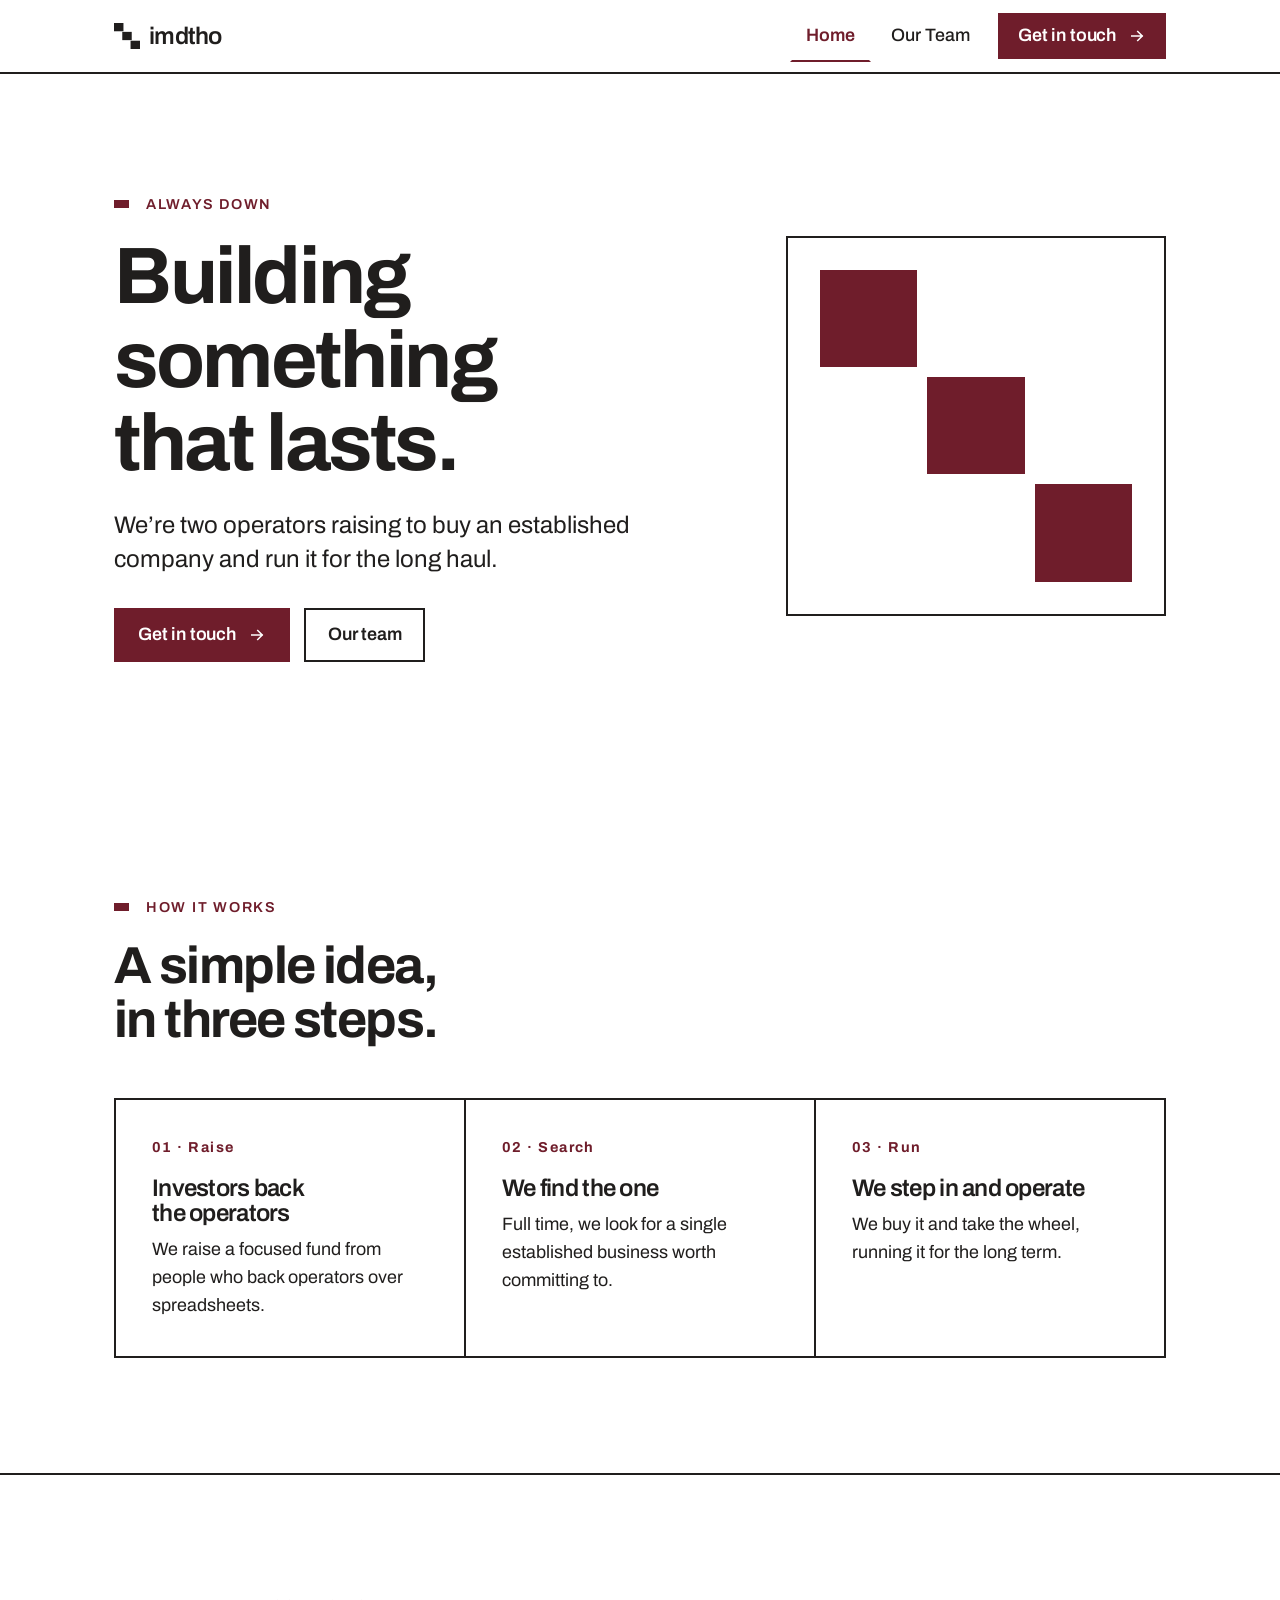
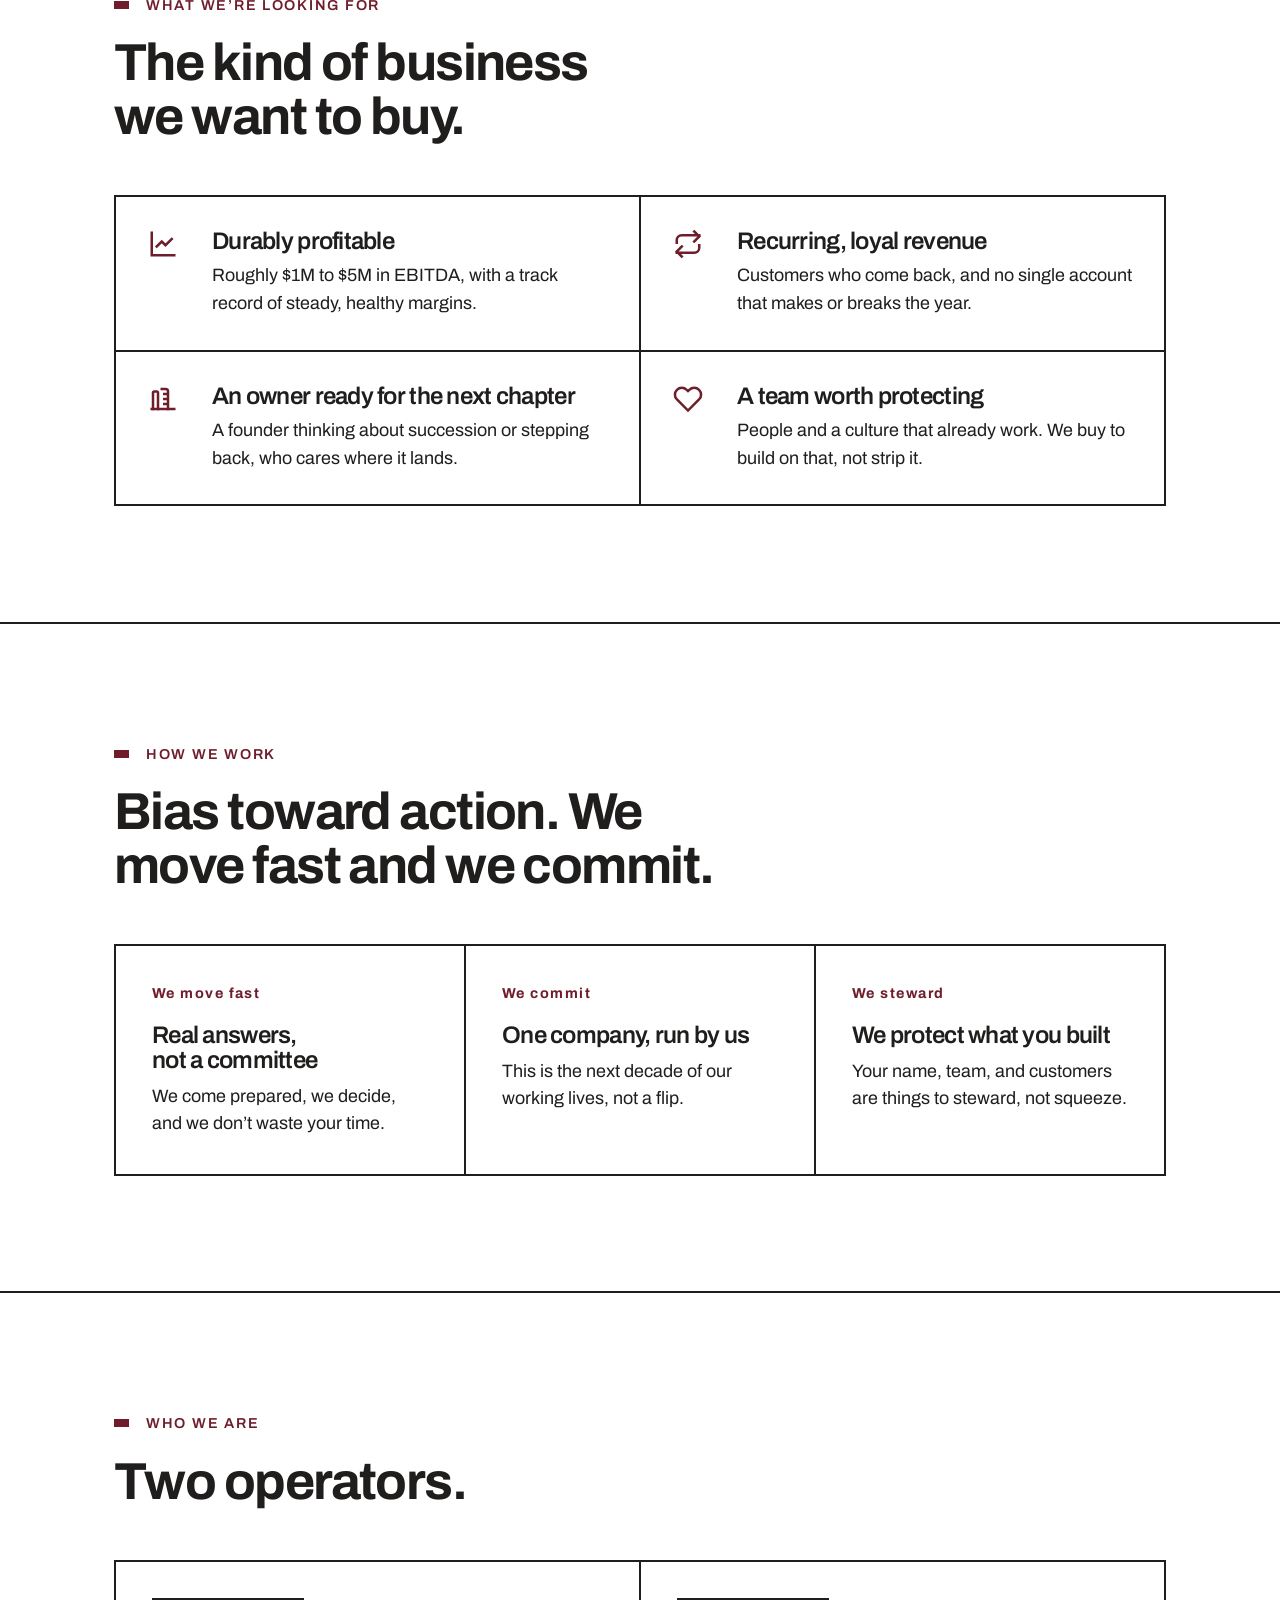
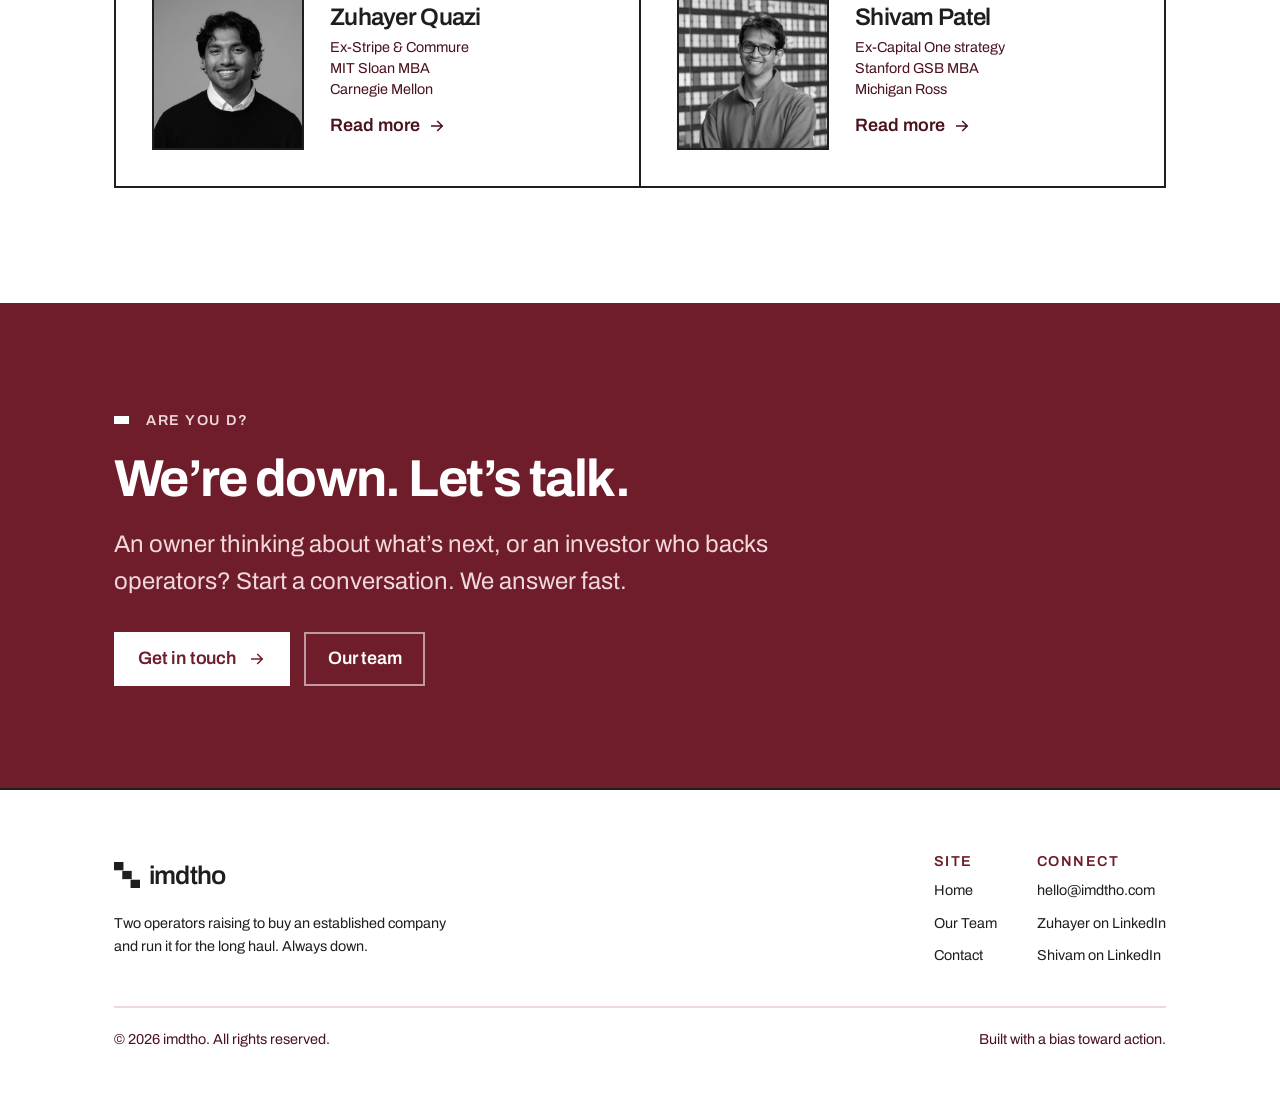
==== commit 7654d5b3: "Revise copy: warmer voice, drop search-fund and role framing Second content pass on the site's voice" ====
--- a/index.html
+++ b/index.html
@@ -3,8 +3,8 @@
 <head>
   <meta charset="UTF-8">
   <meta name="viewport" content="width=device-width, initial-scale=1.0">
-  <title>imdtho — a search fund buying one great company</title>
-  <meta name="description" content="imdtho is a search fund. Two operators — a builder and a strategist — raising to find, acquire, and personally run one established, profitable business for the long term.">
+  <title>imdtho · buying one great business for the long haul</title>
+  <meta name="description" content="We're two operators raising to buy an established company and run it for the long haul.">
   <link rel="icon" href="assets/brand/favicon.svg" type="image/svg+xml">
   <link rel="preconnect" href="https://fonts.googleapis.com">
   <link rel="preconnect" href="https://fonts.gstatic.com" crossorigin>
@@ -24,14 +24,14 @@
       <div class="container">
         <div class="hero__grid">
           <div>
-            <span class="eyebrow">Search fund · always down</span>
-            <h1>We&rsquo;re buying one great company &mdash; and running it for the long haul.</h1>
-            <p class="hero__lede">imdtho is a search fund. Two operators &mdash; a builder and a strategist &mdash; raising a fund to find, acquire, and <strong>personally run</strong> one established, profitable business. Not a flip. We step in, we commit, and we run it for years.</p>
+            <span class="eyebrow">Always down</span>
+            <h1>Building something that lasts.</h1>
+            <p class="hero__lede">We&rsquo;re two operators raising to buy an established company and run it for the long haul.</p>
             <div class="btn-row">
               <a class="btn" href="contact.html">Get in touch
                 <svg class="icon" viewBox="0 0 24 24" width="18" height="18" fill="none" stroke="currentColor" stroke-width="2" stroke-linecap="square" aria-hidden="true"><path d="M5 12h14M13 6l6 6-6 6"/></svg>
               </a>
-              <a class="btn btn--ghost" href="team.html">Meet the team</a>
+              <a class="btn btn--ghost" href="team.html">Our team</a>
             </div>
           </div>
           <div class="stepfig stepfig--frame" aria-hidden="true">
@@ -41,29 +41,28 @@
       </div>
     </section>
 
-    <!-- WHAT A SEARCH FUND IS -->
+    <!-- HOW IT WORKS -->
     <section class="section">
       <div class="container">
         <div class="section-head">
-          <span class="eyebrow">What a search fund is</span>
-          <h2>Three steps, in plain language.</h2>
-          <p>A search fund is a simple idea: back two operators to go find and run one good business, instead of starting from scratch or spreading bets thin.</p>
+          <span class="eyebrow">How it works</span>
+          <h2>A simple idea, in three steps.</h2>
         </div>
         <div class="grid cols-3">
           <div class="stepcard">
-            <div class="stepcard__num">01 &mdash; Raise</div>
+            <div class="stepcard__num">01 &middot; Raise</div>
             <h3>Investors back the operators</h3>
-            <p>We raise a focused fund from people who&rsquo;d rather bet on operators than on a spreadsheet. That capital funds the search and, ultimately, the acquisition.</p>
+            <p>We raise a focused fund from people who back operators over spreadsheets.</p>
           </div>
           <div class="stepcard">
-            <div class="stepcard__num">02 &mdash; Search</div>
+            <div class="stepcard__num">02 &middot; Search</div>
             <h3>We find the one</h3>
-            <p>Full-time, we go looking for a single established business worth committing to &mdash; talking to owners directly, patiently, until we find the right fit.</p>
+            <p>Full time, we look for a single established business worth committing to.</p>
           </div>
           <div class="stepcard">
-            <div class="stepcard__num">03 &mdash; Run</div>
+            <div class="stepcard__num">03 &middot; Run</div>
             <h3>We step in and operate</h3>
-            <p>We buy it and take the wheel &mdash; not as absentee owners, but as the people showing up to run it, grow it, and steward what&rsquo;s already working.</p>
+            <p>We buy it and take the wheel, running it for the long term.</p>
           </div>
         </div>
       </div>
@@ -75,49 +74,34 @@
         <div class="section-head">
           <span class="eyebrow">What we&rsquo;re looking for</span>
           <h2>The kind of business we want to buy.</h2>
-          <p>One company. Established, profitable, and worth running for a decade &mdash; not a turnaround and not a trend.</p>
         </div>
         <div class="deflist deflist--2">
           <div class="deflist__item">
             <span class="deflist__icon" aria-hidden="true"><svg viewBox="0 0 24 24" fill="none" stroke="currentColor" stroke-width="2" stroke-linecap="square"><path d="M3 3v18h18"/><path d="m7 14 4-4 3 3 5-5"/></svg></span>
             <div>
               <h3>Durably profitable</h3>
-              <p>Roughly <strong>$1M&ndash;$5M in EBITDA</strong>, with a track record of steady, healthy margins &mdash; not a bet on a turnaround.</p>
+              <p>Roughly $1M to $5M in EBITDA, with a track record of steady, healthy margins.</p>
             </div>
           </div>
           <div class="deflist__item">
             <span class="deflist__icon" aria-hidden="true"><svg viewBox="0 0 24 24" fill="none" stroke="currentColor" stroke-width="2" stroke-linecap="square"><path d="M17 2l4 4-4 4"/><path d="M3 11V9a4 4 0 0 1 4-4h14"/><path d="M7 22l-4-4 4-4"/><path d="M21 13v2a4 4 0 0 1-4 4H3"/></svg></span>
             <div>
               <h3>Recurring, loyal revenue</h3>
-              <p>Customers who come back &mdash; contracts, repeat business, or real switching costs &mdash; and no single account that makes or breaks the year.</p>
+              <p>Customers who come back, and no single account that makes or breaks the year.</p>
             </div>
           </div>
           <div class="deflist__item">
             <span class="deflist__icon" aria-hidden="true"><svg viewBox="0 0 24 24" fill="none" stroke="currentColor" stroke-width="2" stroke-linecap="square"><path d="M11 4h3a2 2 0 0 1 2 2v14"/><path d="M3 20h18"/><path d="M13 8h2M13 12h2M13 16h2"/><path d="M8 20V7a1 1 0 0 0-1-1H5a1 1 0 0 0-1 1v13"/></svg></span>
             <div>
               <h3>An owner ready for the next chapter</h3>
-              <p>A founder or owner thinking about succession, retirement, or simply stepping back &mdash; who cares where the business lands next.</p>
+              <p>A founder thinking about succession or stepping back, who cares where it lands.</p>
             </div>
           </div>
           <div class="deflist__item">
             <span class="deflist__icon" aria-hidden="true"><svg viewBox="0 0 24 24" fill="none" stroke="currentColor" stroke-width="2" stroke-linecap="square"><path d="M20.84 4.61a5.5 5.5 0 0 0-7.78 0L12 5.67l-1.06-1.06a5.5 5.5 0 1 0-7.78 7.78L12 21.23l8.84-8.84a5.5 5.5 0 0 0 0-7.78z"/></svg></span>
             <div>
               <h3>A team worth protecting</h3>
-              <p>People and a culture that already work. We&rsquo;re buying to keep and build on that &mdash; not to strip it for parts.</p>
-            </div>
-          </div>
-          <div class="deflist__item">
-            <span class="deflist__icon" aria-hidden="true"><svg viewBox="0 0 24 24" fill="none" stroke="currentColor" stroke-width="2" stroke-linecap="square"><path d="m12 2 9 5-9 5-9-5 9-5z"/><path d="m3 12 9 5 9-5"/><path d="m3 17 9 5 9-5"/></svg></span>
-            <div>
-              <h3>Simple and durable</h3>
-              <p>A business we can understand quickly and a market that isn&rsquo;t going anywhere. We like boring-but-good.</p>
-            </div>
-          </div>
-          <div class="deflist__item">
-            <span class="deflist__icon" aria-hidden="true"><svg viewBox="0 0 24 24" fill="none" stroke="currentColor" stroke-width="2" stroke-linecap="square"><path d="M20 10c0 6-8 12-8 12s-8-6-8-12a8 8 0 0 1 16 0z"/><circle cx="12" cy="10" r="3"/></svg></span>
-            <div>
-              <h3>Based in North America</h3>
-              <p>Sector-agnostic across services, software, healthcare, and light manufacturing &mdash; we care more about quality than category.</p>
+              <p>People and a culture that already work. We buy to build on that, not strip it.</p>
             </div>
           </div>
         </div>
@@ -130,35 +114,61 @@
         <div class="section-head">
           <span class="eyebrow">How we work</span>
           <h2>Bias toward action. We move fast and we commit.</h2>
-          <p>Selling or backing a company is a big decision. We try to make working with us the easy part &mdash; straight answers, quick to a real conversation, and in it for the long term.</p>
         </div>
-        <div class="deflist deflist--2">
-          <div class="deflist__item">
-            <span class="deflist__icon" aria-hidden="true"><svg viewBox="0 0 24 24" fill="none" stroke="currentColor" stroke-width="2" stroke-linecap="square"><path d="M13 2 3 14h7l-1 8 10-12h-7l1-8z"/></svg></span>
+        <div class="grid cols-3">
+          <div class="stepcard">
+            <div class="stepcard__num">We move fast</div>
+            <h3>Real answers, not a committee</h3>
+            <p>We come prepared, we decide, and we don&rsquo;t waste your time.</p>
+          </div>
+          <div class="stepcard">
+            <div class="stepcard__num">We commit</div>
+            <h3>One company, run by us</h3>
+            <p>This is the next decade of our working lives, not a flip.</p>
+          </div>
+          <div class="stepcard">
+            <div class="stepcard__num">We steward</div>
+            <h3>We protect what you built</h3>
+            <p>Your name, team, and customers are things to steward, not squeeze.</p>
+          </div>
+        </div>
+      </div>
+    </section>
+
+    <!-- MEET THE OPERATORS -->
+    <section class="section">
+      <div class="container">
+        <div class="section-head">
+          <span class="eyebrow">Who we are</span>
+          <h2>Two operators.</h2>
+        </div>
+        <div class="grid cols-2">
+          <div class="home-person">
+            <div class="home-person__photo"><img src="assets/img/team/zuhayer.jpg" alt="Zuhayer Quazi" width="152" height="152"></div>
             <div>
-              <h3>We move fast</h3>
-              <p>You&rsquo;ll get real answers, not a committee. We come prepared, we make decisions, and we don&rsquo;t waste your time.</p>
+              <div class="home-person__name">Zuhayer Quazi</div>
+              <div class="home-person__role">
+                <span>Ex-Stripe &amp; Commure</span>
+                <span>MIT Sloan MBA</span>
+                <span>Carnegie Mellon</span>
+              </div>
+              <a class="link-arrow" href="team.html">Read more
+                <svg viewBox="0 0 24 24" width="18" height="18" fill="none" stroke="currentColor" stroke-width="2" stroke-linecap="square" aria-hidden="true"><path d="M5 12h14M13 6l6 6-6 6"/></svg>
+              </a>
             </div>
           </div>
-          <div class="deflist__item">
-            <span class="deflist__icon" aria-hidden="true"><svg viewBox="0 0 24 24" fill="none" stroke="currentColor" stroke-width="2" stroke-linecap="square"><path d="M12 22V8"/><path d="M5 12H2a10 10 0 0 0 20 0h-3"/><circle cx="12" cy="5" r="3"/></svg></span>
+          <div class="home-person">
+            <div class="home-person__photo"><img src="assets/img/team/shivam.jpg" alt="Shivam Patel" width="152" height="152"></div>
             <div>
-              <h3>We commit</h3>
-              <p>We&rsquo;re buying one company &mdash; and running it ourselves. This isn&rsquo;t a flip. It&rsquo;s the next decade of our working lives.</p>
-            </div>
-          </div>
-          <div class="deflist__item">
-            <span class="deflist__icon" aria-hidden="true"><svg viewBox="0 0 24 24" fill="none" stroke="currentColor" stroke-width="2" stroke-linecap="square"><path d="M14 12.5V6a3 3 0 0 0-6 0v6.5"/><path d="m8 12 2 9h4l2-9"/><path d="M6 12h12"/></svg></span>
-            <div>
-              <h3>We&rsquo;re operators, not just capital</h3>
-              <p>A builder and a strategist who&rsquo;ve shipped products, run strategy, and closed deals &mdash; showing up to do the work, not to watch.</p>
-            </div>
-          </div>
-          <div class="deflist__item">
-            <span class="deflist__icon" aria-hidden="true"><svg viewBox="0 0 24 24" fill="none" stroke="currentColor" stroke-width="2" stroke-linecap="square"><path d="M12 22s8-4 8-10V5l-8-3-8 3v7c0 6 8 10 8 10z"/><path d="m9 12 2 2 4-4"/></svg></span>
-            <div>
-              <h3>We protect what you built</h3>
-              <p>Your name, your team, your customers &mdash; we treat them as things to steward, not line items to squeeze.</p>
+              <div class="home-person__name">Shivam Patel</div>
+              <div class="home-person__role">
+                <span>Ex-Capital One strategy</span>
+                <span>Stanford GSB MBA</span>
+                <span>Michigan Ross</span>
+              </div>
+              <a class="link-arrow" href="team.html">Read more
+                <svg viewBox="0 0 24 24" width="18" height="18" fill="none" stroke="currentColor" stroke-width="2" stroke-linecap="square" aria-hidden="true"><path d="M5 12h14M13 6l6 6-6 6"/></svg>
+              </a>
             </div>
           </div>
         </div>
@@ -170,12 +180,12 @@
       <div class="container">
         <span class="eyebrow">Are you d?</span>
         <h2>We&rsquo;re down. Let&rsquo;s talk.</h2>
-        <p>Whether you&rsquo;re an owner thinking about what&rsquo;s next or an investor who backs operators &mdash; start a conversation. We answer fast.</p>
+        <p>An owner thinking about what&rsquo;s next, or an investor who backs operators? Start a conversation. We answer fast.</p>
         <div class="btn-row">
-          <a class="btn btn--on-burgundy" href="contact.html">Contact us
+          <a class="btn btn--on-burgundy" href="contact.html">Get in touch
             <svg class="icon" viewBox="0 0 24 24" width="18" height="18" fill="none" stroke="currentColor" stroke-width="2" stroke-linecap="square" aria-hidden="true"><path d="M5 12h14M13 6l6 6-6 6"/></svg>
           </a>
-          <a class="btn btn--ghost-on-burgundy" href="team.html">Meet the team</a>
+          <a class="btn btn--ghost-on-burgundy" href="team.html">Our team</a>
         </div>
       </div>
     </section>
--- a/assets/css/styles.css
+++ b/assets/css/styles.css
@@ -1,5 +1,5 @@
 /* ==========================================================================
-   imdtho — site styles
+   imdtho · site styles
    Built on assets/brand/tokens.css. Brand rules (see assets/brand/BRAND.md):
    burgundy + white + ink · Archivo everywhere · flush left · zero radius ·
    flat (no gradients/shadows) · strong 2px rules · burgundy used sparingly.
@@ -13,7 +13,7 @@
 
   --rule-soft: 2px solid var(--burgundy-200);
 
-  /* type scale — Archivo, flush left, tight tracking at display sizes */
+  /* type scale: Archivo, flush left, tight tracking at display sizes */
   --step--1: clamp(0.82rem, 0.79rem + 0.15vw, 0.9rem);
   --step-0:  clamp(1rem, 0.96rem + 0.2vw, 1.125rem);
   --step-1:  clamp(1.2rem, 1.1rem + 0.5vw, 1.5rem);
@@ -54,7 +54,7 @@
 
 a { color: inherit; }
 
-/* Headings — flush left, tight tracking, 600–700 */
+/* Headings: flush left, tight tracking, 600-700 */
 h1, h2, h3, h4 {
   font-weight: 700;
   line-height: 1.04;
@@ -117,7 +117,7 @@
   background:
     linear-gradient(var(--burgundy-500) 0 0) 0 0 / 8px 8px no-repeat,
     linear-gradient(var(--burgundy-500) 0 0) 7px 0 / 8px 8px no-repeat;
-  /* two little squares stepping — flat, no radius */
+  /* two little squares stepping, flat, no radius */
 }
 
 .lede {
@@ -130,7 +130,7 @@
 
 .measure { max-width: 62ch; }
 
-/* --- Buttons — flush-left labels, zero radius, flat ----------------------- */
+/* --- Buttons: flush-left labels, zero radius, flat ------------------------ */
 .btn {
   --btn-bg: var(--burgundy-500);
   --btn-fg: var(--white);
@@ -316,7 +316,7 @@
 
 /* --- Generic grids -------------------------------------------------------- */
 .grid { display: grid; gap: 2px; background: var(--ink); border: var(--rule); }
-/* grid with hairline 2px cell rules — "let the grid show" */
+/* grid with hairline 2px cell rules, "let the grid show" */
 .grid > * { background: var(--white); }
 
 .cols-3 { grid-template-columns: repeat(3, 1fr); }
@@ -352,6 +352,28 @@
 @media (min-width: 700px) {
   .deflist--2 { grid-template-columns: 1fr 1fr; }
 }
+
+/* --- Home: meet the operators (compact square photos) --------------------- */
+.home-person {
+  padding: clamp(24px, 3vw, 36px);
+  display: flex;
+  gap: clamp(18px, 2.5vw, 26px);
+  align-items: center;
+}
+.home-person__photo {
+  width: clamp(104px, 16vw, 152px);
+  aspect-ratio: 1 / 1;
+  flex: 0 0 auto;
+  border: var(--rule);
+  background: var(--burgundy-100);
+  overflow: hidden;
+  filter: grayscale(100%);   /* brand: photography prints B&W */
+}
+.home-person__photo img { width: 100%; height: 100%; object-fit: cover; object-position: center 22%; filter: grayscale(100%); }
+.home-person__name { font-size: var(--step-1); font-weight: 600; letter-spacing: var(--tracking-tight); line-height: 1.1; }
+.home-person__role { color: var(--burgundy-700); font-size: var(--step--1); margin: 8px 0 14px; display: grid; gap: 2px; line-height: 1.3; }
+.home-person__role span { display: block; }
+@media (max-width: 560px) { .home-person { flex-direction: column; align-items: flex-start; } }
 
 /* --- Poster CTA band (the sanctioned burgundy full-bleed moment) ---------- */
 .poster {
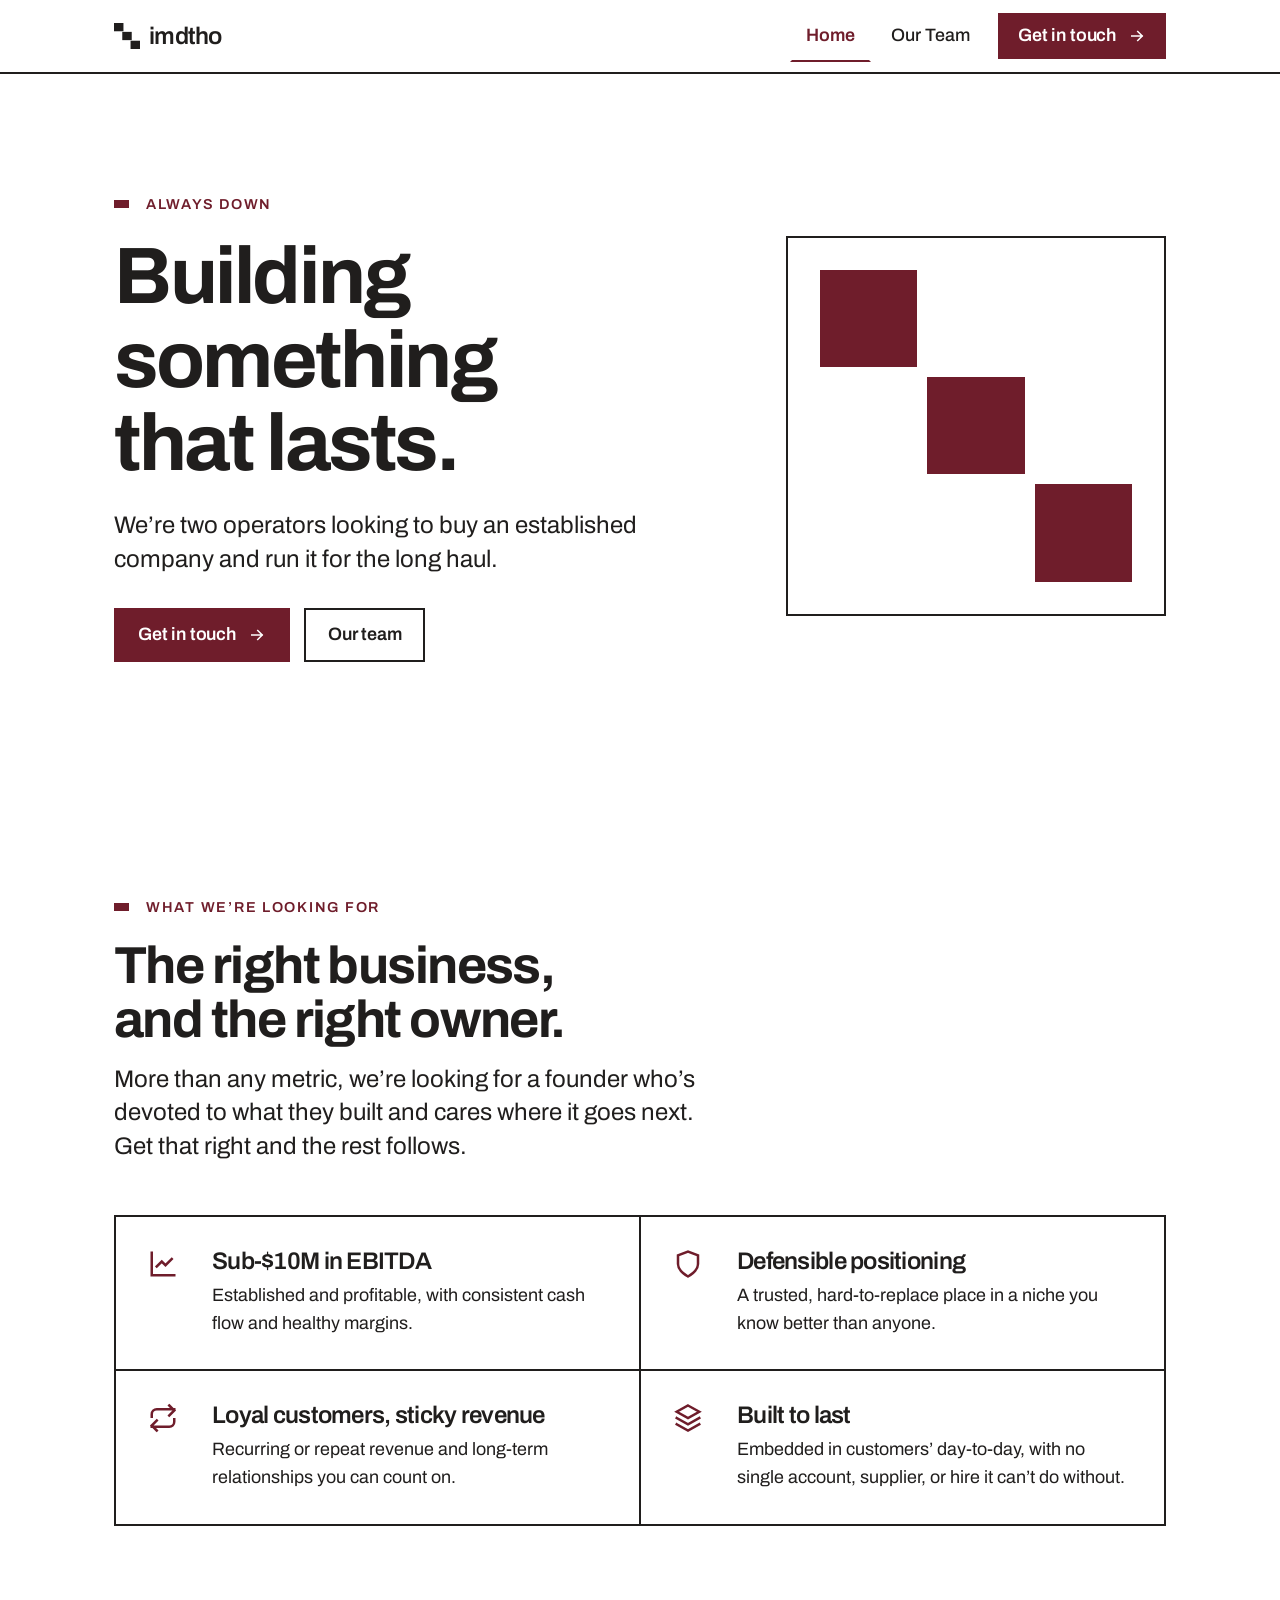
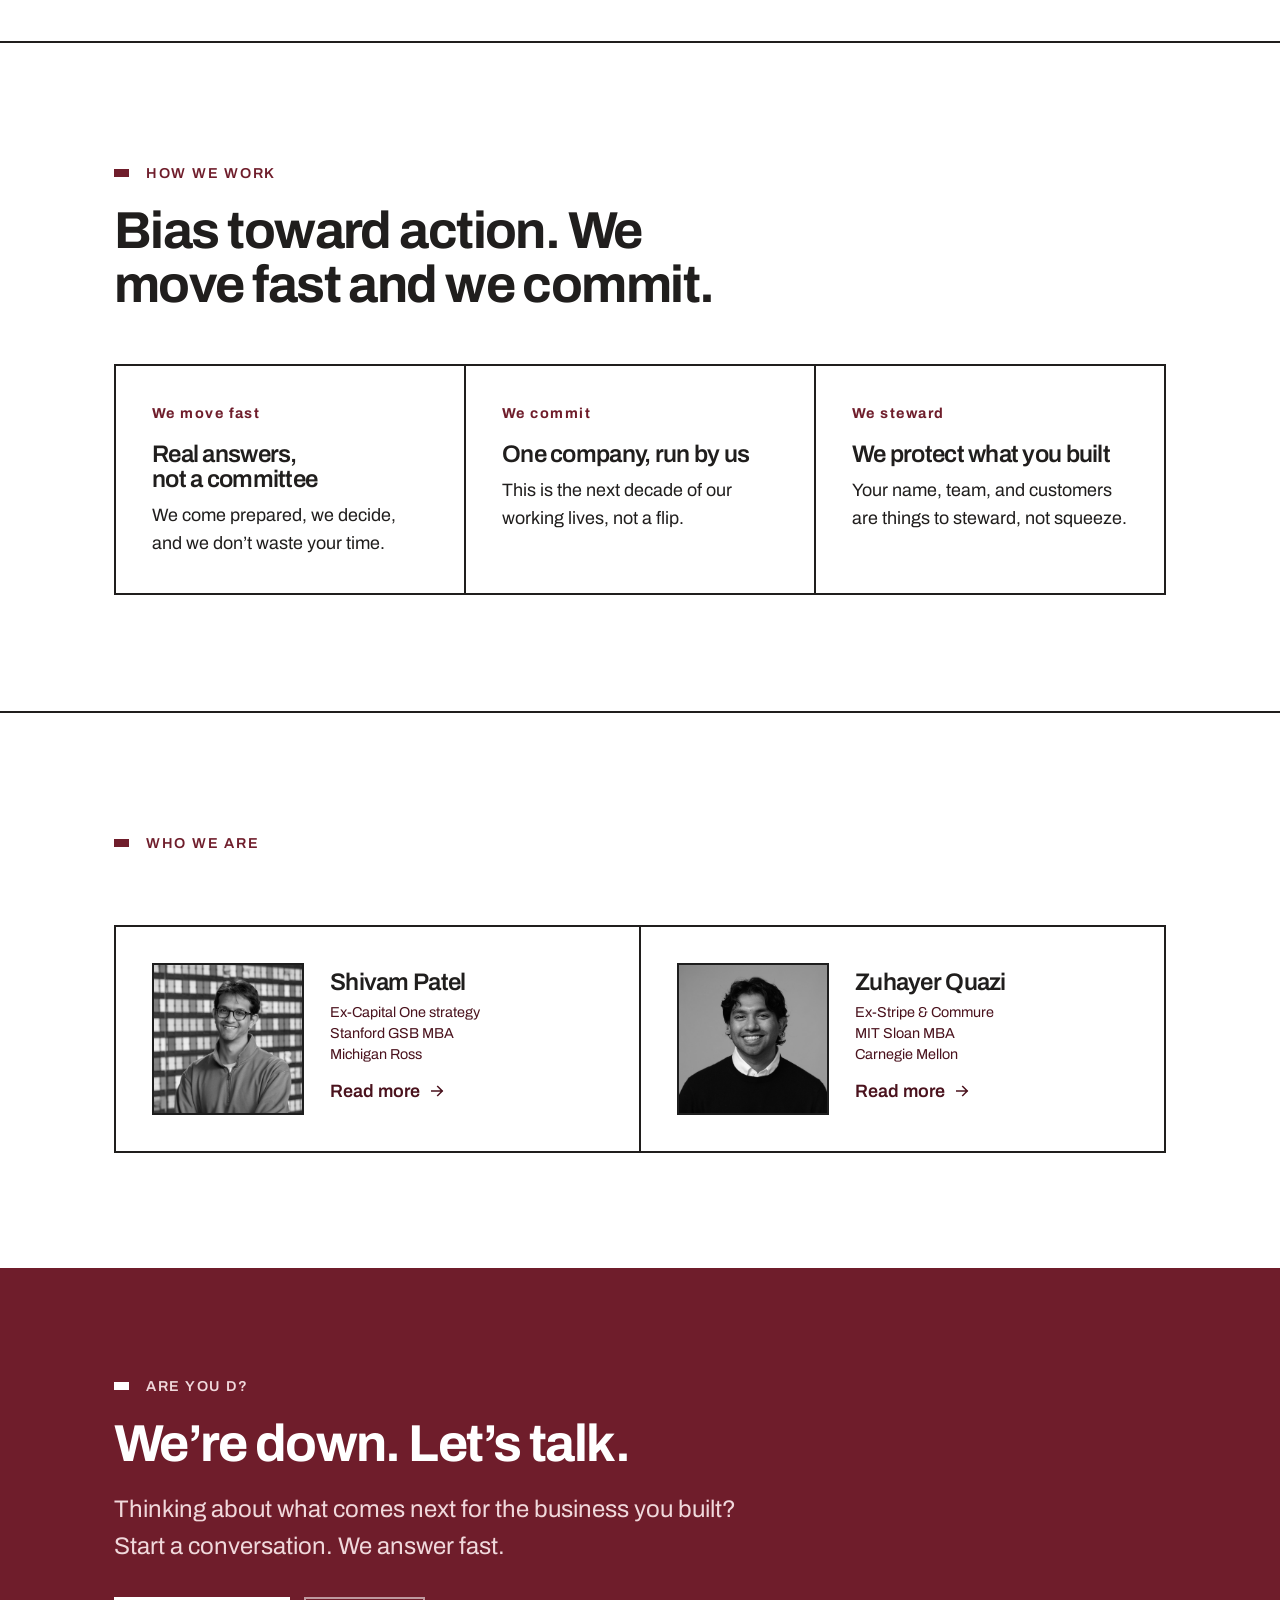
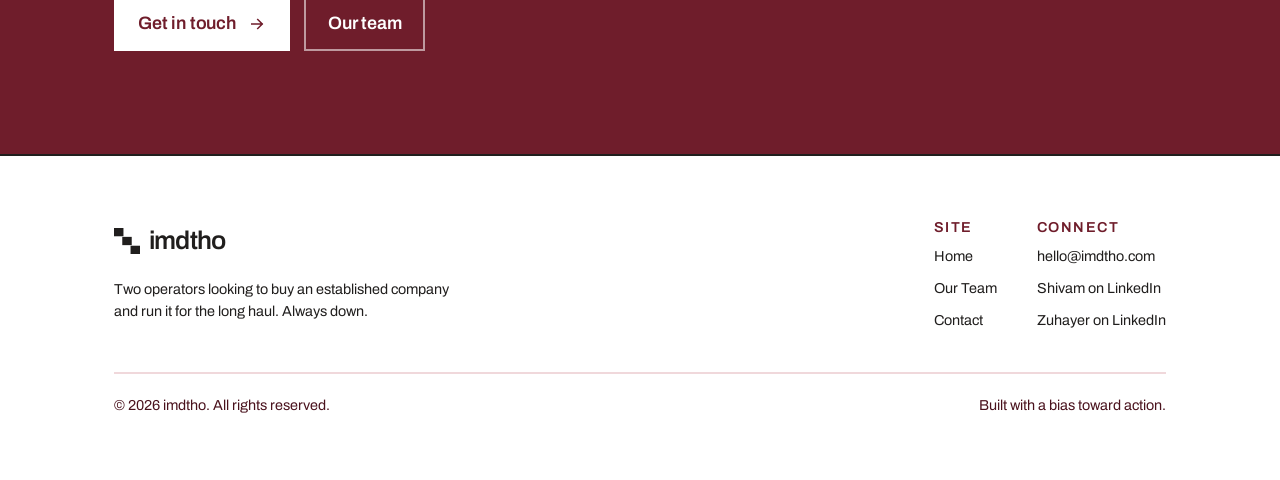
==== commit c456e052: "Pivot to sellers-only audience; tighten team + copy - Reframe the whole site for business owners/sel" ====
--- a/index.html
+++ b/index.html
@@ -4,7 +4,7 @@
   <meta charset="UTF-8">
   <meta name="viewport" content="width=device-width, initial-scale=1.0">
   <title>imdtho · buying one great business for the long haul</title>
-  <meta name="description" content="We're two operators raising to buy an established company and run it for the long haul.">
+  <meta name="description" content="We're two operators looking to buy an established company and run it for the long haul.">
   <link rel="icon" href="assets/brand/favicon.svg" type="image/svg+xml">
   <link rel="preconnect" href="https://fonts.googleapis.com">
   <link rel="preconnect" href="https://fonts.gstatic.com" crossorigin>
@@ -26,7 +26,7 @@
           <div>
             <span class="eyebrow">Always down</span>
             <h1>Building something that lasts.</h1>
-            <p class="hero__lede">We&rsquo;re two operators raising to buy an established company and run it for the long haul.</p>
+            <p class="hero__lede">We&rsquo;re two operators looking to buy an established company and run it for the long haul.</p>
             <div class="btn-row">
               <a class="btn" href="contact.html">Get in touch
                 <svg class="icon" viewBox="0 0 24 24" width="18" height="18" fill="none" stroke="currentColor" stroke-width="2" stroke-linecap="square" aria-hidden="true"><path d="M5 12h14M13 6l6 6-6 6"/></svg>
@@ -41,67 +41,41 @@
       </div>
     </section>
 
-    <!-- HOW IT WORKS -->
-    <section class="section">
-      <div class="container">
-        <div class="section-head">
-          <span class="eyebrow">How it works</span>
-          <h2>A simple idea, in three steps.</h2>
-        </div>
-        <div class="grid cols-3">
-          <div class="stepcard">
-            <div class="stepcard__num">01 &middot; Raise</div>
-            <h3>Investors back the operators</h3>
-            <p>We raise a focused fund from people who back operators over spreadsheets.</p>
-          </div>
-          <div class="stepcard">
-            <div class="stepcard__num">02 &middot; Search</div>
-            <h3>We find the one</h3>
-            <p>Full time, we look for a single established business worth committing to.</p>
-          </div>
-          <div class="stepcard">
-            <div class="stepcard__num">03 &middot; Run</div>
-            <h3>We step in and operate</h3>
-            <p>We buy it and take the wheel, running it for the long term.</p>
-          </div>
-        </div>
-      </div>
-    </section>
-
     <!-- WHAT WE'RE LOOKING FOR -->
     <section class="section">
       <div class="container">
         <div class="section-head">
           <span class="eyebrow">What we&rsquo;re looking for</span>
-          <h2>The kind of business we want to buy.</h2>
+          <h2>The right business, and the right owner.</h2>
+          <p>More than any metric, we&rsquo;re looking for a founder who&rsquo;s devoted to what they built and cares where it goes next. Get that right and the rest follows.</p>
         </div>
         <div class="deflist deflist--2">
           <div class="deflist__item">
             <span class="deflist__icon" aria-hidden="true"><svg viewBox="0 0 24 24" fill="none" stroke="currentColor" stroke-width="2" stroke-linecap="square"><path d="M3 3v18h18"/><path d="m7 14 4-4 3 3 5-5"/></svg></span>
             <div>
-              <h3>Durably profitable</h3>
-              <p>Roughly $1M to $5M in EBITDA, with a track record of steady, healthy margins.</p>
+              <h3>Sub-$10M in EBITDA</h3>
+              <p>Established and profitable, with consistent cash flow and healthy margins.</p>
+            </div>
+          </div>
+          <div class="deflist__item">
+            <span class="deflist__icon" aria-hidden="true"><svg viewBox="0 0 24 24" fill="none" stroke="currentColor" stroke-width="2" stroke-linecap="square"><path d="M12 22s8-4 8-10V5l-8-3-8 3v7c0 6 8 10 8 10z"/></svg></span>
+            <div>
+              <h3>Defensible positioning</h3>
+              <p>A trusted, hard-to-replace place in a niche you know better than anyone.</p>
             </div>
           </div>
           <div class="deflist__item">
             <span class="deflist__icon" aria-hidden="true"><svg viewBox="0 0 24 24" fill="none" stroke="currentColor" stroke-width="2" stroke-linecap="square"><path d="M17 2l4 4-4 4"/><path d="M3 11V9a4 4 0 0 1 4-4h14"/><path d="M7 22l-4-4 4-4"/><path d="M21 13v2a4 4 0 0 1-4 4H3"/></svg></span>
             <div>
-              <h3>Recurring, loyal revenue</h3>
-              <p>Customers who come back, and no single account that makes or breaks the year.</p>
+              <h3>Loyal customers, sticky revenue</h3>
+              <p>Recurring or repeat revenue and long-term relationships you can count on.</p>
             </div>
           </div>
           <div class="deflist__item">
-            <span class="deflist__icon" aria-hidden="true"><svg viewBox="0 0 24 24" fill="none" stroke="currentColor" stroke-width="2" stroke-linecap="square"><path d="M11 4h3a2 2 0 0 1 2 2v14"/><path d="M3 20h18"/><path d="M13 8h2M13 12h2M13 16h2"/><path d="M8 20V7a1 1 0 0 0-1-1H5a1 1 0 0 0-1 1v13"/></svg></span>
+            <span class="deflist__icon" aria-hidden="true"><svg viewBox="0 0 24 24" fill="none" stroke="currentColor" stroke-width="2" stroke-linecap="square"><path d="m12 2 9 5-9 5-9-5 9-5z"/><path d="m3 12 9 5 9-5"/><path d="m3 17 9 5 9-5"/></svg></span>
             <div>
-              <h3>An owner ready for the next chapter</h3>
-              <p>A founder thinking about succession or stepping back, who cares where it lands.</p>
-            </div>
-          </div>
-          <div class="deflist__item">
-            <span class="deflist__icon" aria-hidden="true"><svg viewBox="0 0 24 24" fill="none" stroke="currentColor" stroke-width="2" stroke-linecap="square"><path d="M20.84 4.61a5.5 5.5 0 0 0-7.78 0L12 5.67l-1.06-1.06a5.5 5.5 0 1 0-7.78 7.78L12 21.23l8.84-8.84a5.5 5.5 0 0 0 0-7.78z"/></svg></span>
-            <div>
-              <h3>A team worth protecting</h3>
-              <p>People and a culture that already work. We buy to build on that, not strip it.</p>
+              <h3>Built to last</h3>
+              <p>Embedded in customers&rsquo; day-to-day, with no single account, supplier, or hire it can&rsquo;t do without.</p>
             </div>
           </div>
         </div>
@@ -140,9 +114,22 @@
       <div class="container">
         <div class="section-head">
           <span class="eyebrow">Who we are</span>
-          <h2>Two operators.</h2>
         </div>
         <div class="grid cols-2">
+          <div class="home-person">
+            <div class="home-person__photo"><img src="assets/img/team/shivam.jpg" alt="Shivam Patel" width="152" height="152"></div>
+            <div>
+              <div class="home-person__name">Shivam Patel</div>
+              <div class="home-person__role">
+                <span>Ex-Capital One strategy</span>
+                <span>Stanford GSB MBA</span>
+                <span>Michigan Ross</span>
+              </div>
+              <a class="link-arrow" href="team.html">Read more
+                <svg viewBox="0 0 24 24" width="18" height="18" fill="none" stroke="currentColor" stroke-width="2" stroke-linecap="square" aria-hidden="true"><path d="M5 12h14M13 6l6 6-6 6"/></svg>
+              </a>
+            </div>
+          </div>
           <div class="home-person">
             <div class="home-person__photo"><img src="assets/img/team/zuhayer.jpg" alt="Zuhayer Quazi" width="152" height="152"></div>
             <div>
@@ -151,20 +138,6 @@
                 <span>Ex-Stripe &amp; Commure</span>
                 <span>MIT Sloan MBA</span>
                 <span>Carnegie Mellon</span>
-              </div>
-              <a class="link-arrow" href="team.html">Read more
-                <svg viewBox="0 0 24 24" width="18" height="18" fill="none" stroke="currentColor" stroke-width="2" stroke-linecap="square" aria-hidden="true"><path d="M5 12h14M13 6l6 6-6 6"/></svg>
-              </a>
-            </div>
-          </div>
-          <div class="home-person">
-            <div class="home-person__photo"><img src="assets/img/team/shivam.jpg" alt="Shivam Patel" width="152" height="152"></div>
-            <div>
-              <div class="home-person__name">Shivam Patel</div>
-              <div class="home-person__role">
-                <span>Ex-Capital One strategy</span>
-                <span>Stanford GSB MBA</span>
-                <span>Michigan Ross</span>
               </div>
               <a class="link-arrow" href="team.html">Read more
                 <svg viewBox="0 0 24 24" width="18" height="18" fill="none" stroke="currentColor" stroke-width="2" stroke-linecap="square" aria-hidden="true"><path d="M5 12h14M13 6l6 6-6 6"/></svg>
@@ -180,7 +153,7 @@
       <div class="container">
         <span class="eyebrow">Are you d?</span>
         <h2>We&rsquo;re down. Let&rsquo;s talk.</h2>
-        <p>An owner thinking about what&rsquo;s next, or an investor who backs operators? Start a conversation. We answer fast.</p>
+        <p>Thinking about what comes next for the business you built? Start a conversation. We answer fast.</p>
         <div class="btn-row">
           <a class="btn btn--on-burgundy" href="contact.html">Get in touch
             <svg class="icon" viewBox="0 0 24 24" width="18" height="18" fill="none" stroke="currentColor" stroke-width="2" stroke-linecap="square" aria-hidden="true"><path d="M5 12h14M13 6l6 6-6 6"/></svg>
--- a/assets/css/styles.css
+++ b/assets/css/styles.css
@@ -444,6 +444,11 @@
 .highlights .desc { font-size: var(--step--1); line-height: 1.4; }
 .profile__links { margin-top: 24px; }
 
+/* Light credential bullets (small burgundy block markers, flat) */
+.creds { list-style: none; padding: 0; display: grid; gap: 11px; margin-bottom: 4px; }
+.creds li { position: relative; padding-left: 20px; font-size: var(--step-0); line-height: 1.4; }
+.creds li::before { content: ""; position: absolute; left: 0; top: 0.5em; width: 8px; height: 8px; background: var(--burgundy-500); }
+
 /* --- Contact -------------------------------------------------------------- */
 .contact-grid {
   display: grid;
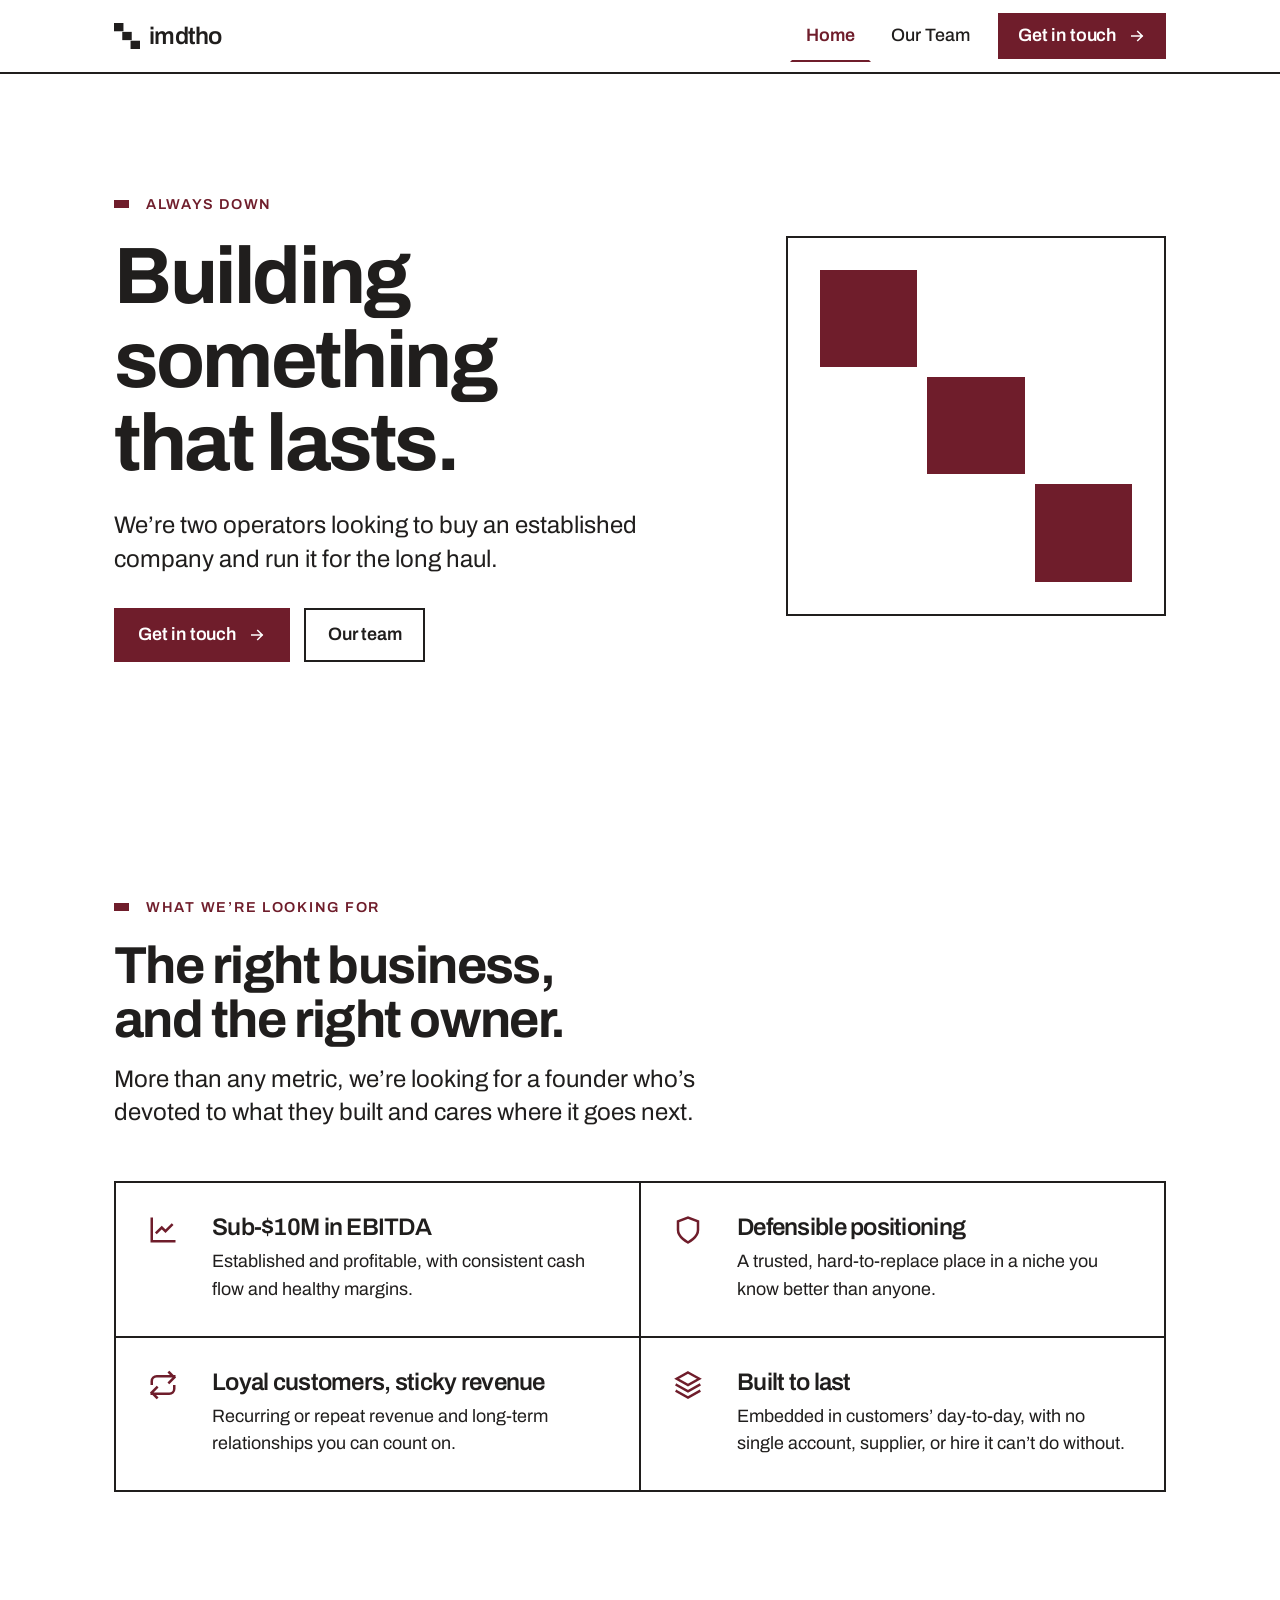
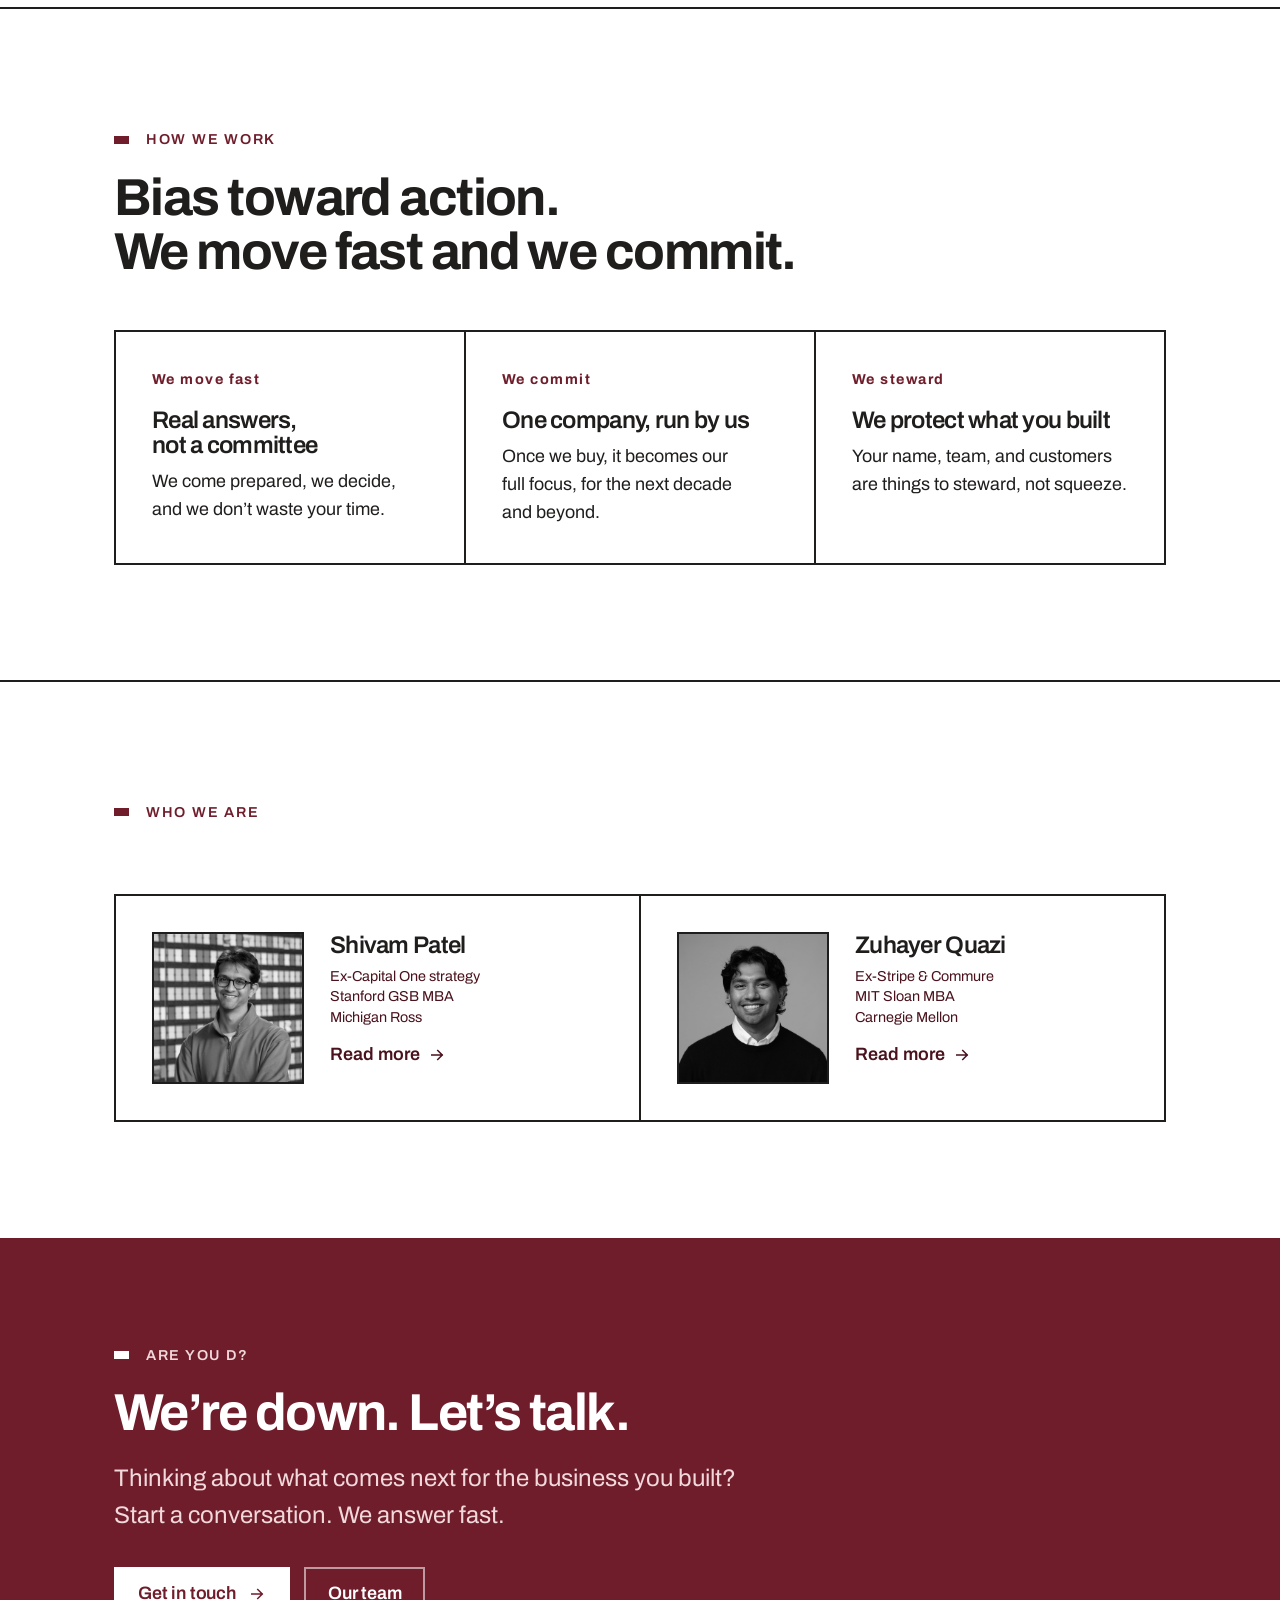
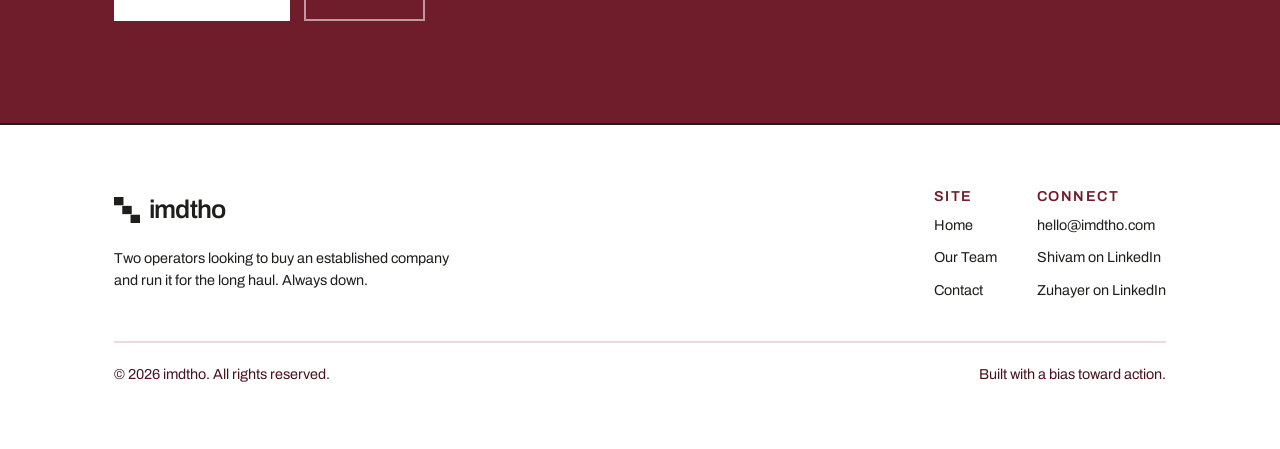
==== commit 4fa41f8e: "Polish home + team copy and layout - Fix mobile "Who we are" cards: keep photo beside text (top-alig" ====
--- a/index.html
+++ b/index.html
@@ -47,7 +47,7 @@
         <div class="section-head">
           <span class="eyebrow">What we&rsquo;re looking for</span>
           <h2>The right business, and the right owner.</h2>
-          <p>More than any metric, we&rsquo;re looking for a founder who&rsquo;s devoted to what they built and cares where it goes next. Get that right and the rest follows.</p>
+          <p>More than any metric, we&rsquo;re looking for a founder who&rsquo;s devoted to what they built and cares where it goes next.</p>
         </div>
         <div class="deflist deflist--2">
           <div class="deflist__item">
@@ -85,9 +85,9 @@
     <!-- HOW WE WORK -->
     <section class="section">
       <div class="container">
-        <div class="section-head">
+        <div class="section-head section-head--wide">
           <span class="eyebrow">How we work</span>
-          <h2>Bias toward action. We move fast and we commit.</h2>
+          <h2>Bias toward action.<br>We move fast and we commit.</h2>
         </div>
         <div class="grid cols-3">
           <div class="stepcard">
@@ -98,7 +98,7 @@
           <div class="stepcard">
             <div class="stepcard__num">We commit</div>
             <h3>One company, run by us</h3>
-            <p>This is the next decade of our working lives, not a flip.</p>
+            <p>Once we buy, it becomes our full focus, for the next decade and beyond.</p>
           </div>
           <div class="stepcard">
             <div class="stepcard__num">We steward</div>
--- a/assets/css/styles.css
+++ b/assets/css/styles.css
@@ -358,7 +358,7 @@
   padding: clamp(24px, 3vw, 36px);
   display: flex;
   gap: clamp(18px, 2.5vw, 26px);
-  align-items: center;
+  align-items: flex-start;
 }
 .home-person__photo {
   width: clamp(104px, 16vw, 152px);
@@ -373,7 +373,10 @@
 .home-person__name { font-size: var(--step-1); font-weight: 600; letter-spacing: var(--tracking-tight); line-height: 1.1; }
 .home-person__role { color: var(--burgundy-700); font-size: var(--step--1); margin: 8px 0 14px; display: grid; gap: 2px; line-height: 1.3; }
 .home-person__role span { display: block; }
-@media (max-width: 560px) { .home-person { flex-direction: column; align-items: flex-start; } }
+@media (max-width: 560px) {
+  .home-person { gap: 16px; padding: 22px; }
+  .home-person__photo { width: 92px; }
+}
 
 /* --- Poster CTA band (the sanctioned burgundy full-bleed moment) ---------- */
 .poster {
@@ -577,6 +580,7 @@
 .stack-lg { display: grid; gap: 32px; }
 .section-head { margin-bottom: clamp(32px, 4vw, 56px); max-width: 60ch; }
 .section-head h2 { margin-bottom: 16px; }
+.section-head--wide { max-width: none; }
 .section-head p { color: var(--ink); font-size: var(--step-1); line-height: 1.4; }
 .visually-hidden {
   position: absolute; width: 1px; height: 1px; padding: 0; margin: -1px;
